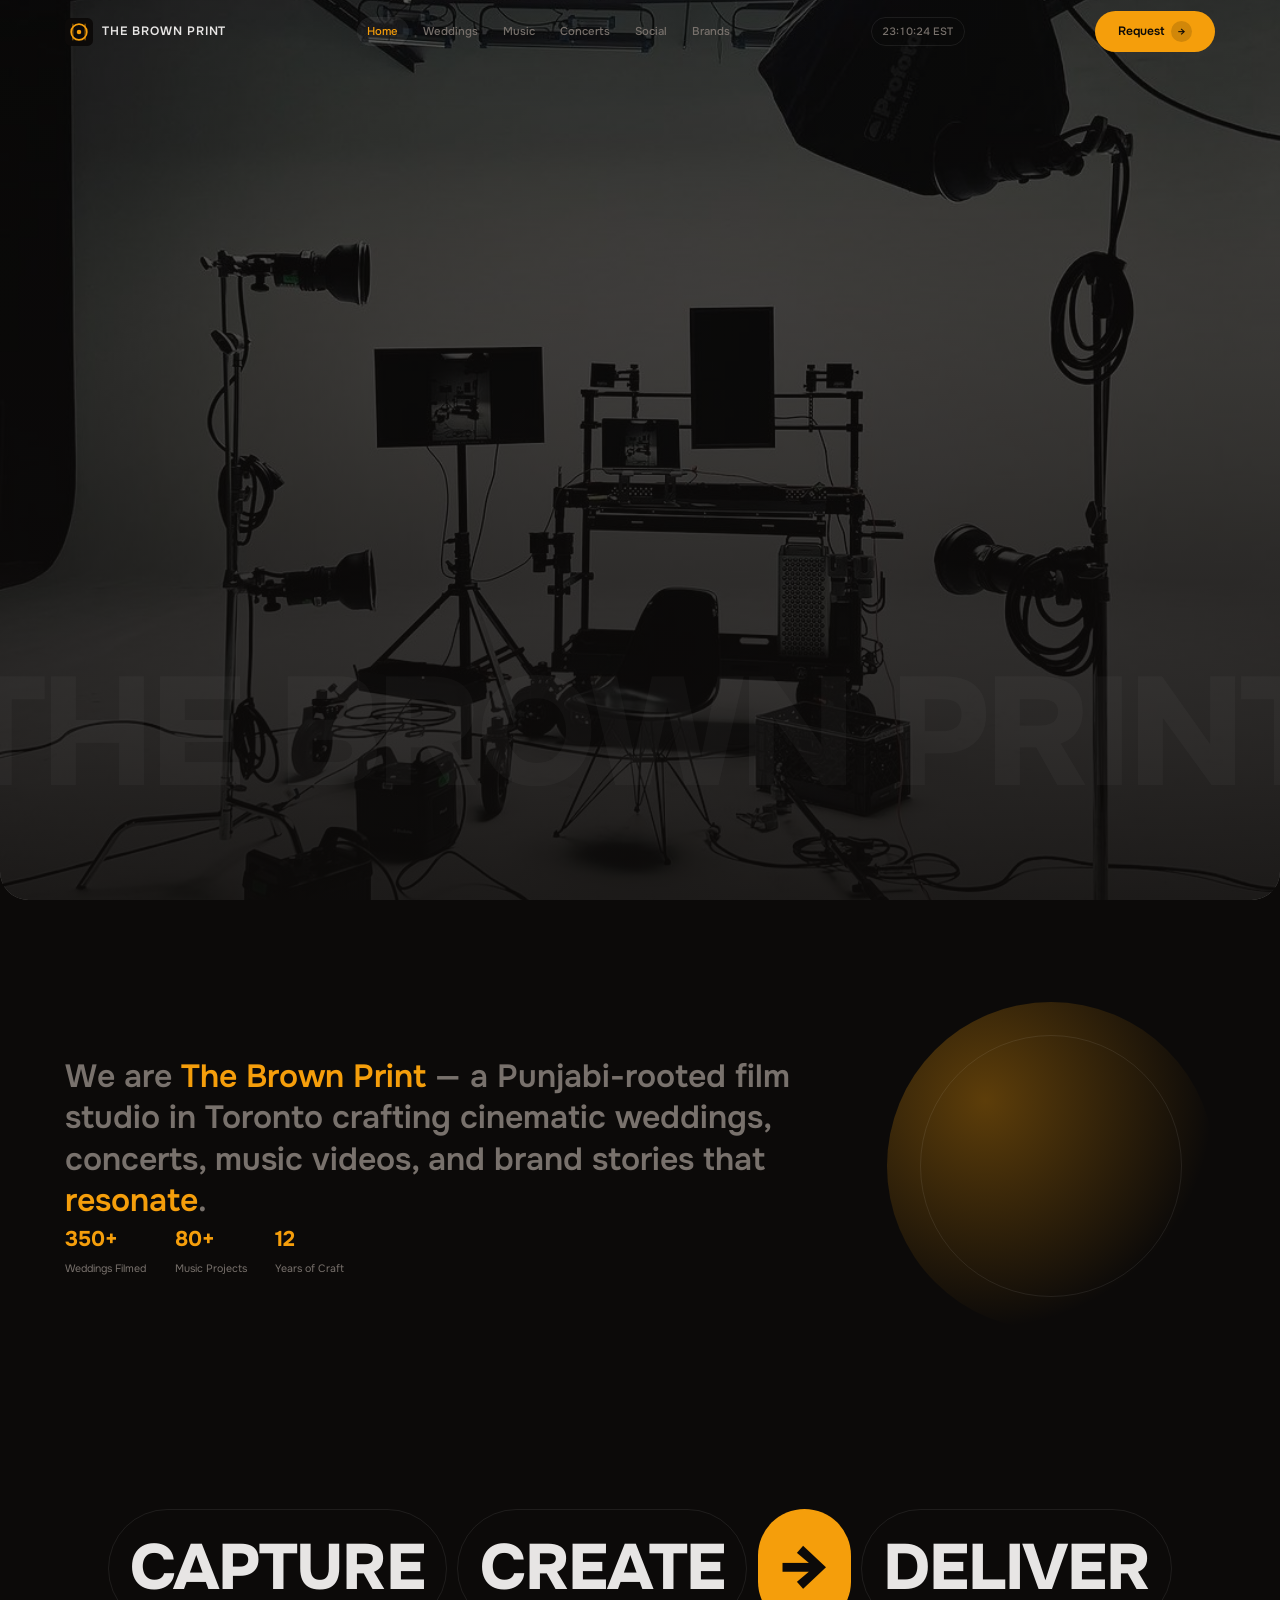
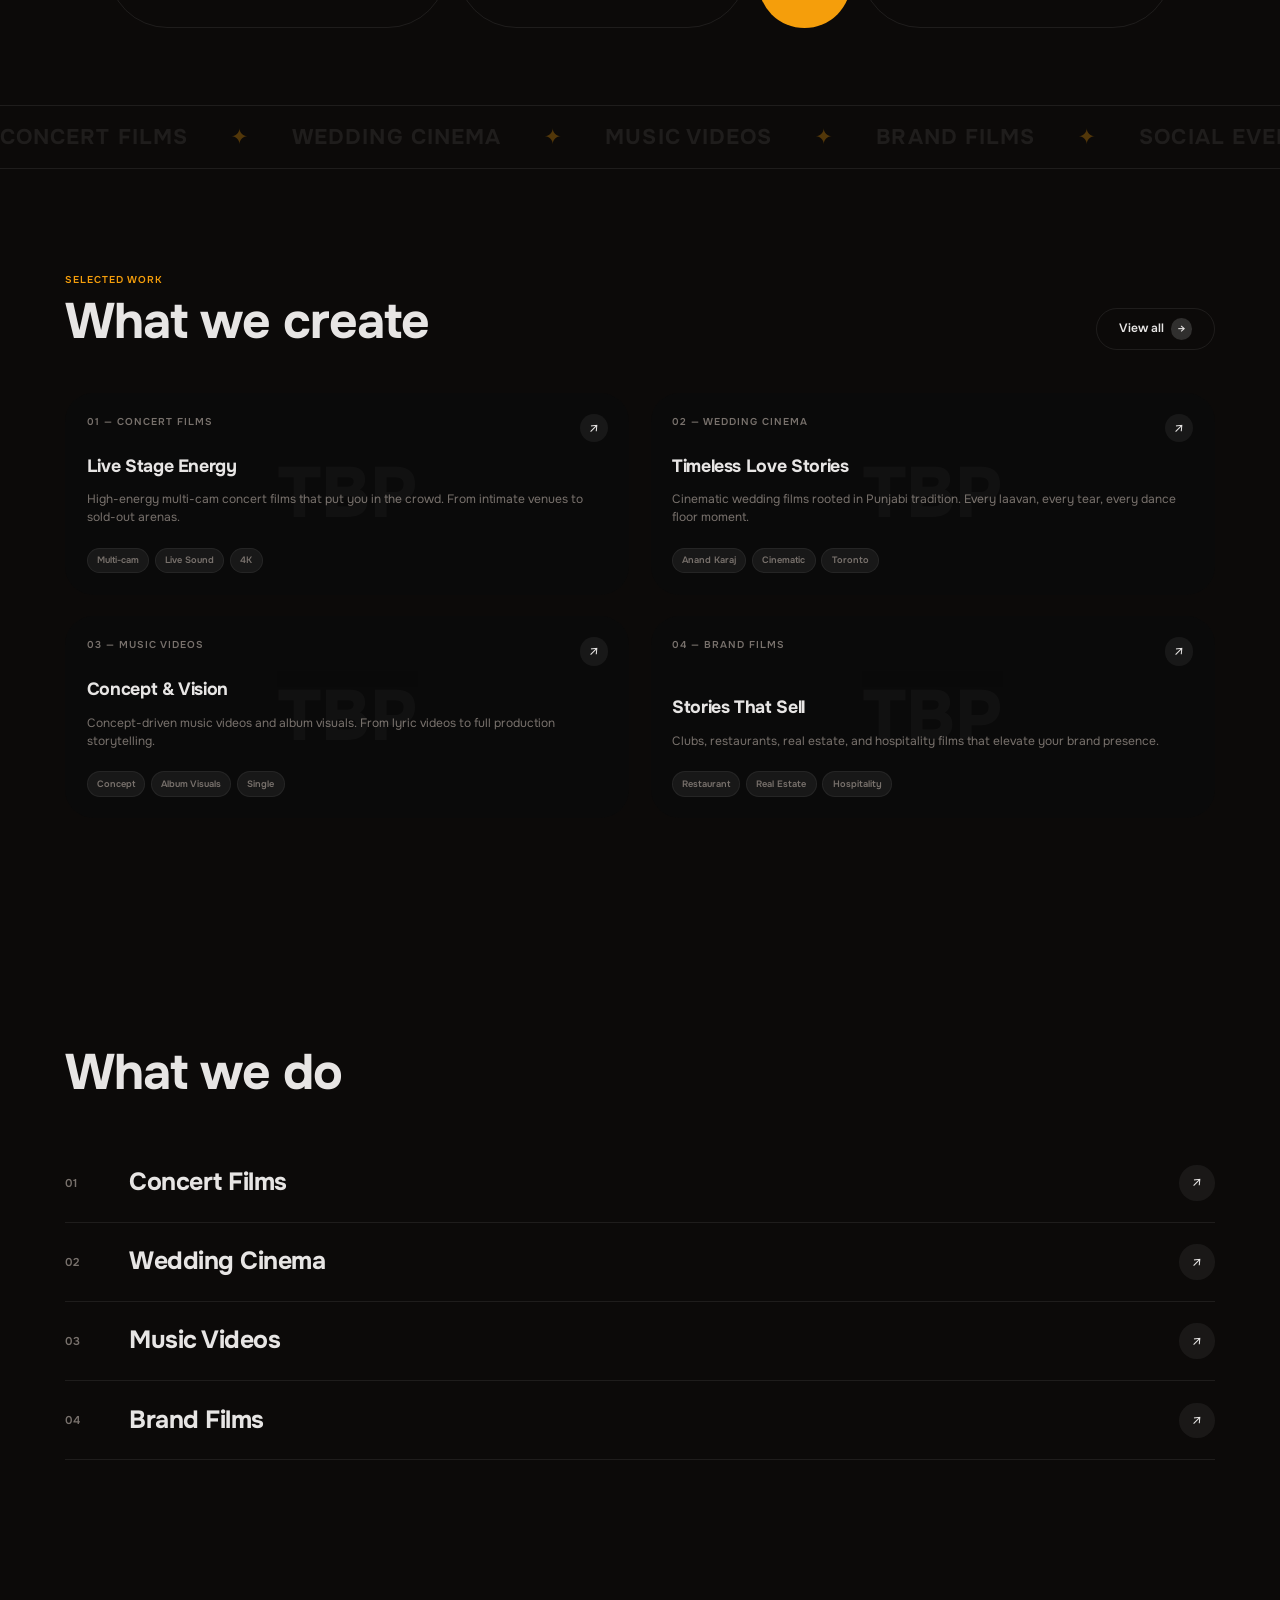
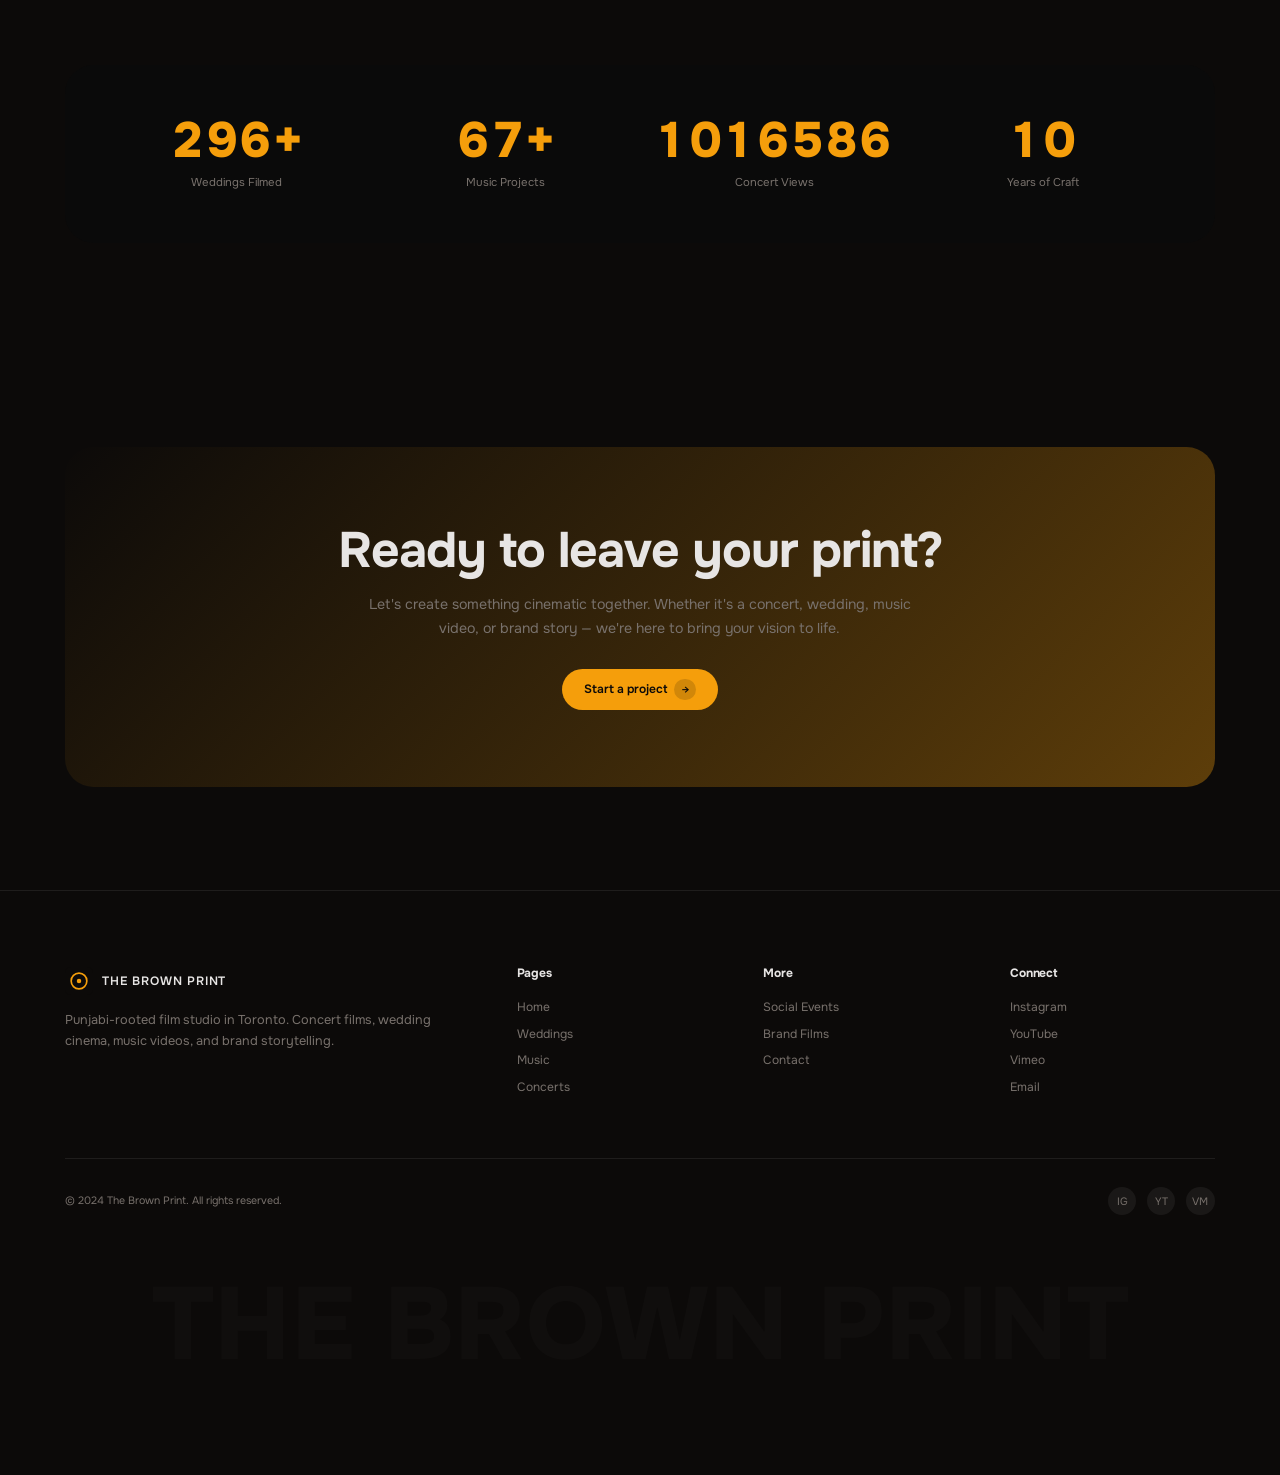
==== index.html @ 663236d8 "Add The Brown Print v2 portfolio site Complete redesign of The Brown Print portfolio website with:  " ====
<!DOCTYPE html>
<html lang="en" data-theme="home">

<head>
  <meta charset="UTF-8">
  <meta name="viewport" content="width=device-width, initial-scale=1.0">
  <title>The Brown Print — Concert Photography & Videography</title>
  <meta name="description"
    content="Punjabi-rooted film studio in Toronto. Concert films, wedding cinema, music videos, and brand storytelling.">

  <!-- Fonts -->
  <link rel="preconnect" href="https://fonts.googleapis.com">
  <link rel="preconnect" href="https://fonts.gstatic.com" crossorigin>
  <link href="https://fonts.googleapis.com/css2?family=Onest:wght@400;500;600;700;800&display=swap" rel="stylesheet">

  <!-- Styles -->
  <link rel="stylesheet" href="css/base.css">
  <link rel="stylesheet" href="css/components.css">
  <link rel="stylesheet" href="css/animations.css">
  <link rel="stylesheet" href="css/pages/home.css">

  <!-- Favicon -->
  <link rel="icon" type="image/svg+xml"
    href="data:image/svg+xml,<svg xmlns='http://www.w3.org/2000/svg' viewBox='0 0 100 100'><text y='.9em' font-size='90'>🎬</text></svg>">
</head>

<body>

  <!-- ========== PAGE LOADER ========== -->
  <!-- Built by loader.js -->

  <!-- ========== FILMSTRIP WIPE ========== -->
  <!-- Built by loader.js -->

  <!-- ========== HEADER ========== -->
  <header class="header">
    <div class="shell header__inner">
      <a href="index.html" class="header__logo">
        <svg width="28" height="28" viewBox="0 0 100 100" fill="none">
          <rect width="100" height="100" rx="20" fill="#0c0a09" />
          <circle cx="50" cy="50" r="28" stroke="#f59e0b" stroke-width="6" fill="none" />
          <circle cx="50" cy="50" r="8" fill="#f59e0b" />
          <rect x="25" y="20" width="6" height="60" rx="3" fill="#f59e0b" opacity="0.4" />
          <rect x="69" y="20" width="6" height="60" rx="3" fill="#f59e0b" opacity="0.4" />
        </svg>
        <span class="header__logo-text">The Brown Print</span>
      </a>

      <nav class="header__nav">
        <a href="index.html" class="header__link active">Home</a>
        <a href="wedding.html" class="header__link">Weddings</a>
        <a href="music.html" class="header__link">Music</a>
        <a href="concerts.html" class="header__link">Concerts</a>
        <a href="social.html" class="header__link">Social</a>
        <a href="brands.html" class="header__link">Brands</a>
      </nav>

      <div class="header__clock">00:00:00 EST</div>

      <div class="header__cta">
        <button class="btn btn--accent" data-modal-open>
          Request
          <span class="btn__arrow">→</span>
        </button>
      </div>

      <button class="header__menu-btn" aria-label="Menu">
        <span></span>
      </button>
    </div>
  </header>

  <!-- ========== MOBILE NAV OVERLAY ========== -->
  <div class="nav-overlay">
    <button class="nav-overlay__close" aria-label="Close menu">✕</button>
    <a href="index.html" class="nav-overlay__link active">Home</a>
    <a href="wedding.html" class="nav-overlay__link">Weddings</a>
    <a href="music.html" class="nav-overlay__link">Music</a>
    <a href="concerts.html" class="nav-overlay__link">Concerts</a>
    <a href="social.html" class="nav-overlay__link">Social</a>
    <a href="brands.html" class="nav-overlay__link">Brands</a>
  </div>

  <!-- ========== HERO ========== -->
  <section class="hero">
    <div class="hero__bg">
      <img src="media/home/home_hero.jpeg" alt="Photography & Videography Gears" loading="eager">
    </div>
    <canvas class="hero__canvas" id="heroCanvas"></canvas>
    <div class="hero__overlay"></div>
    <div class="hero__watermark">THE BROWN PRINT</div>

    <div class="shell hero__inner">
      <div class="hero__content">
        <div class="hero__eyebrow hero-entrance" data-delay="200">
          <span>●</span> Toronto · Canada
        </div>
        <h1 class="hero__h1 hero-entrance" data-delay="250">
          Every story<br>leaves a <span class="accent">print</span>
        </h1>
        <div class="hero__rating hero-entrance" data-delay="500">
          <div class="hero__rating-stars">★★★★★</div>
          <span>Trusted by 350+ families & artists</span>
        </div>
        <div class="hero__ctas hero-entrance" data-delay="600">
          <button class="btn btn--accent" data-modal-open>
            Start a project
            <span class="btn__arrow">→</span>
          </button>
          <a href="#portfolio" class="btn btn--outline">
            View work
          </a>
        </div>
      </div>

      <div class="hero__right hero-entrance" data-delay="400">
        <div class="hero__carousel">
          <div class="hero__carousel-header">
            <span class="hero__carousel-label">Concert Films</span>
            <div class="hero__carousel-dots"></div>
          </div>
          <h3 class="hero__carousel-title">Arena Live — Rogers Centre</h3>
          <p class="hero__carousel-sub">Multi-cam live concert film · 2024</p>
        </div>

        <div class="hero__partners">
          <svg width="24" height="24" viewBox="0 0 100 100" fill="none" opacity="0.4">
            <rect width="100" height="100" rx="20" fill="#f59e0b" />
            <text x="50" y="65" text-anchor="middle" fill="#0c0a09" font-size="40" font-weight="bold">T</text>
          </svg>
          <svg width="24" height="24" viewBox="0 0 100 100" fill="none" opacity="0.4">
            <rect width="100" height="100" rx="20" fill="#f59e0b" />
            <text x="50" y="65" text-anchor="middle" fill="#0c0a09" font-size="40" font-weight="bold">B</text>
          </svg>
          <svg width="24" height="24" viewBox="0 0 100 100" fill="none" opacity="0.4">
            <rect width="100" height="100" rx="20" fill="#f59e0b" />
            <text x="50" y="65" text-anchor="middle" fill="#0c0a09" font-size="40" font-weight="bold">P</text>
          </svg>
        </div>
      </div>
    </div>

    <div class="hero__status hero-entrance" data-delay="800">
      <span>Working since 2014</span>
      <span>Remote-first, worldwide</span>
      <span>Scroll to explore ↓</span>
    </div>
  </section>

  <!-- ========== ABOUT ========== -->
  <section class="about-section">
    <div class="shell about-section__inner">
      <div>
        <p class="about-section__statement reveal">
          We are <span class="accent">The Brown Print</span> — a Punjabi-rooted film studio in Toronto crafting
          cinematic weddings, concerts, music videos, and brand stories that <span class="accent">resonate</span>.
        </p>
        <div class="about-section__meta reveal" style="transition-delay: 200ms;">
          <div class="about-section__meta-item">
            <span class="about-section__meta-value">350+</span>
            <span class="about-section__meta-label">Weddings Filmed</span>
          </div>
          <div class="about-section__meta-item">
            <span class="about-section__meta-value">80+</span>
            <span class="about-section__meta-label">Music Projects</span>
          </div>
          <div class="about-section__meta-item">
            <span class="about-section__meta-value">12</span>
            <span class="about-section__meta-label">Years of Craft</span>
          </div>
        </div>
      </div>
      <div class="about-section__globe anim-float"></div>
    </div>
  </section>

  <!-- ========== CREATE BAND ========== -->
  <section class="create-band">
    <div class="shell">
      <div class="create-band__row reveal-stagger">
        <span class="create-band__pill">Capture</span>
        <span class="create-band__pill">Create</span>
        <span class="create-band__pill accent">→</span>
        <span class="create-band__pill">Deliver</span>
      </div>
    </div>
  </section>

  <!-- ========== MARQUEE ========== -->
  <div class="marquee">
    <div class="marquee__track">
      <span class="marquee__item">Concert Films</span>
      <span class="marquee__item marquee__sep">✦</span>
      <span class="marquee__item">Wedding Cinema</span>
      <span class="marquee__item marquee__sep">✦</span>
      <span class="marquee__item">Music Videos</span>
      <span class="marquee__item marquee__sep">✦</span>
      <span class="marquee__item">Brand Films</span>
      <span class="marquee__item marquee__sep">✦</span>
      <span class="marquee__item">Social Events</span>
      <span class="marquee__item marquee__sep">✦</span>
      <!-- Duplicate for seamless loop -->
      <span class="marquee__item">Concert Films</span>
      <span class="marquee__item marquee__sep">✦</span>
      <span class="marquee__item">Wedding Cinema</span>
      <span class="marquee__item marquee__sep">✦</span>
      <span class="marquee__item">Music Videos</span>
      <span class="marquee__item marquee__sep">✦</span>
      <span class="marquee__item">Brand Films</span>
      <span class="marquee__item marquee__sep">✦</span>
      <span class="marquee__item">Social Events</span>
      <span class="marquee__item marquee__sep">✦</span>
    </div>
  </div>

  <!-- ========== PORTFOLIO ========== -->
  <section class="portfolio-section" id="portfolio">
    <div class="shell">
      <div class="portfolio-section__header">
        <div>
          <p class="portfolio-section__label reveal">Selected work</p>
          <h2 class="portfolio-section__heading reveal" style="transition-delay: 100ms;">What we create</h2>
        </div>
        <a href="concerts.html" class="btn btn--outline reveal" style="transition-delay: 200ms;">
          View all
          <span class="btn__arrow">→</span>
        </a>
      </div>

      <div class="portfolio-grid reveal-stagger">
        <!-- Concert Films -->
        <div class="portfolio-card" onclick="window.location.href='concerts.html'">
          <div class="portfolio-card__badge">
            <span class="portfolio-card__category">01 — Concert Films</span>
            <div class="portfolio-card__arrow">↗</div>
          </div>
          <div class="portfolio-card__watermark">TBP</div>
          <h3 class="portfolio-card__title">Live Stage Energy</h3>
          <p class="portfolio-card__desc">High-energy multi-cam concert films that put you in the crowd. From intimate
            venues to sold-out arenas.</p>
          <div class="portfolio-card__tags">
            <span class="portfolio-card__tag">Multi-cam</span>
            <span class="portfolio-card__tag">Live Sound</span>
            <span class="portfolio-card__tag">4K</span>
          </div>
        </div>

        <!-- Wedding Cinema -->
        <div class="portfolio-card" onclick="window.location.href='wedding.html'">
          <div class="portfolio-card__badge">
            <span class="portfolio-card__category">02 — Wedding Cinema</span>
            <div class="portfolio-card__arrow">↗</div>
          </div>
          <div class="portfolio-card__watermark">TBP</div>
          <h3 class="portfolio-card__title">Timeless Love Stories</h3>
          <p class="portfolio-card__desc">Cinematic wedding films rooted in Punjabi tradition. Every laavan, every tear,
            every dance floor moment.</p>
          <div class="portfolio-card__tags">
            <span class="portfolio-card__tag">Anand Karaj</span>
            <span class="portfolio-card__tag">Cinematic</span>
            <span class="portfolio-card__tag">Toronto</span>
          </div>
        </div>

        <!-- Music Videos -->
        <div class="portfolio-card" onclick="window.location.href='music.html'">
          <div class="portfolio-card__badge">
            <span class="portfolio-card__category">03 — Music Videos</span>
            <div class="portfolio-card__arrow">↗</div>
          </div>
          <div class="portfolio-card__watermark">TBP</div>
          <h3 class="portfolio-card__title">Concept & Vision</h3>
          <p class="portfolio-card__desc">Concept-driven music videos and album visuals. From lyric videos to full
            production storytelling.</p>
          <div class="portfolio-card__tags">
            <span class="portfolio-card__tag">Concept</span>
            <span class="portfolio-card__tag">Album Visuals</span>
            <span class="portfolio-card__tag">Single</span>
          </div>
        </div>

        <!-- Brand Films -->
        <div class="portfolio-card" onclick="window.location.href='brands.html'">
          <div class="portfolio-card__badge">
            <span class="portfolio-card__category">04 — Brand Films</span>
            <div class="portfolio-card__arrow">↗</div>
          </div>
          <div class="portfolio-card__watermark">TBP</div>
          <h3 class="portfolio-card__title">Stories That Sell</h3>
          <p class="portfolio-card__desc">Clubs, restaurants, real estate, and hospitality films that elevate your brand
            presence.</p>
          <div class="portfolio-card__tags">
            <span class="portfolio-card__tag">Restaurant</span>
            <span class="portfolio-card__tag">Real Estate</span>
            <span class="portfolio-card__tag">Hospitality</span>
          </div>
        </div>
      </div>
    </div>
  </section>

  <!-- ========== SERVICES ========== -->
  <section class="services-section">
    <div class="shell">
      <div class="services-section__header">
        <p class="services-section__label reveal">Services</p>
        <h2 class="services-section__heading reveal" style="transition-delay: 100ms;">What we do</h2>
      </div>

      <div class="services-list reveal-stagger">
        <div class="service-row" onclick="window.location.href='concerts.html'">
          <span class="service-row__num">01</span>
          <h3 class="service-row__title">Concert Films</h3>
          <div class="service-row__arrow">↗</div>
        </div>
        <div class="service-row" onclick="window.location.href='wedding.html'">
          <span class="service-row__num">02</span>
          <h3 class="service-row__title">Wedding Cinema</h3>
          <div class="service-row__arrow">↗</div>
        </div>
        <div class="service-row" onclick="window.location.href='music.html'">
          <span class="service-row__num">03</span>
          <h3 class="service-row__title">Music Videos</h3>
          <div class="service-row__arrow">↗</div>
        </div>
        <div class="service-row" onclick="window.location.href='brands.html'">
          <span class="service-row__num">04</span>
          <h3 class="service-row__title">Brand Films</h3>
          <div class="service-row__arrow">↗</div>
        </div>
      </div>
    </div>
  </section>

  <!-- ========== STATS ========== -->
  <section class="stats-section">
    <div class="shell">
      <div class="stats-panel reveal">
        <div class="stats-grid">
          <div class="stat">
            <div class="stat__number" data-target="350" data-suffix="+">0</div>
            <div class="stat__label">Weddings Filmed</div>
          </div>
          <div class="stat">
            <div class="stat__number" data-target="80" data-suffix="+">0</div>
            <div class="stat__label">Music Projects</div>
          </div>
          <div class="stat">
            <div class="stat__number" data-target="1200000" data-suffix="">0</div>
            <div class="stat__label">Concert Views</div>
          </div>
          <div class="stat">
            <div class="stat__number" data-target="12" data-suffix="">0</div>
            <div class="stat__label">Years of Craft</div>
          </div>
        </div>
      </div>
    </div>
  </section>

  <!-- ========== CTA ========== -->
  <section class="cta-section">
    <div class="shell">
      <div class="cta-section__inner reveal">
        <h2 class="cta-section__heading">Ready to leave your print?</h2>
        <p class="cta-section__text">Let's create something cinematic together. Whether it's a concert, wedding, music
          video, or brand story — we're here to bring your vision to life.</p>
        <button class="btn btn--accent" data-modal-open>
          Start a project
          <span class="btn__arrow">→</span>
        </button>
      </div>
    </div>
  </section>

  <!-- ========== FOOTER ========== -->
  <footer class="footer">
    <div class="shell">
      <div class="footer__top">
        <div class="footer__brand">
          <a href="index.html" class="header__logo">
            <svg width="28" height="28" viewBox="0 0 100 100" fill="none">
              <rect width="100" height="100" rx="20" fill="#0c0a09" />
              <circle cx="50" cy="50" r="28" stroke="#f59e0b" stroke-width="6" fill="none" />
              <circle cx="50" cy="50" r="8" fill="#f59e0b" />
            </svg>
            <span class="header__logo-text">The Brown Print</span>
          </a>
          <p>Punjabi-rooted film studio in Toronto. Concert films, wedding cinema, music videos, and brand storytelling.
          </p>
        </div>
        <div class="footer__col">
          <h4>Pages</h4>
          <a href="index.html">Home</a>
          <a href="wedding.html">Weddings</a>
          <a href="music.html">Music</a>
          <a href="concerts.html">Concerts</a>
        </div>
        <div class="footer__col">
          <h4>More</h4>
          <a href="social.html">Social Events</a>
          <a href="brands.html">Brand Films</a>
          <a href="#" data-modal-open>Contact</a>
        </div>
        <div class="footer__col">
          <h4>Connect</h4>
          <a href="#">Instagram</a>
          <a href="#">YouTube</a>
          <a href="#">Vimeo</a>
          <a href="mailto:hello@thebrownprint.ca">Email</a>
        </div>
      </div>

      <div class="footer__bottom">
        <p>&copy; 2024 The Brown Print. All rights reserved.</p>
        <div class="footer__socials">
          <a href="#" aria-label="Instagram">IG</a>
          <a href="#" aria-label="YouTube">YT</a>
          <a href="#" aria-label="Vimeo">VM</a>
        </div>
      </div>
    </div>

    <div class="footer__watermark">THE BROWN PRINT</div>
  </footer>

  <!-- ========== REQUEST MODAL ========== -->
  <div class="modal-backdrop">
    <div class="modal-panel">
      <button class="modal-panel__close" aria-label="Close">✕</button>
      <h3>Start a project</h3>
      <p class="subtitle">Tell us about your vision and we'll get back to you within 24 hours.</p>

      <form>
        <div class="modal-field">
          <label for="modal-name">Name</label>
          <input type="text" id="modal-name" name="name" placeholder="Your name" required>
        </div>
        <div class="modal-field">
          <label for="modal-email">Email</label>
          <input type="email" id="modal-email" name="email" placeholder="you@email.com" required>
        </div>
        <div class="modal-field">
          <label for="modal-project">Project details</label>
          <textarea id="modal-project" name="project" placeholder="Tell us about your event, date, and vision..."
            rows="4"></textarea>
        </div>
        <button type="submit" class="btn btn--accent">
          Send inquiry
          <span class="btn__arrow">→</span>
        </button>
      </form>

      <div class="modal-success" style="display: none;">
        <h3>Message sent!</h3>
        <p>We'll get back to you within 24 hours. Thank you for reaching out.</p>
      </div>
    </div>
  </div>

  <!-- ========== SCRIPTS ========== -->
  <script type="importmap">
  {
    "imports": {
      "three": "https://cdn.jsdelivr.net/npm/three@0.168.0/build/three.module.js",
      "three/addons/": "https://cdn.jsdelivr.net/npm/three@0.168.0/examples/jsm/"
    }
  }
  </script>

  <!-- Lenis disabled: causes scroll lag -->
  <script src="content.js"></script>
  <script src="js/app.js"></script>
  <script src="js/loader.js"></script>
  <script src="js/nav.js"></script>
  <script src="js/reveals.js"></script>
  <script src="js/hero.js"></script>
  <script src="js/cards.js"></script>
  <script src="js/player.js"></script>
  <script src="js/modal.js"></script>
  <script src="js/pages/home.js"></script>

  <script>
    document.addEventListener('DOMContentLoaded', () => {
      // Init adaptive grid
      TBP.initAdaptiveGrid();

      // Init Lenis
      TBP.initLenis();

      // Init loader (sets ready flag)
      TBPLoader.init();
      TBPLoader.interceptLinks();

      // Init nav
      TBPNav.init();

      // Init reveals (gated on loader ready)
      TBPReveals.init();

      // Init hero liquid reveal
      const heroCanvas = document.getElementById('heroCanvas');
      const heroContainer = document.querySelector('.hero');
      if (heroCanvas && heroContainer) {
        const beforeImg = new Image();
        beforeImg.src = 'media/home/hero-before.jpg';
        const afterImg = new Image();
        afterImg.src = 'media/home/hero-after.jpg';
        TBPHero.init({
          container: heroContainer,
          canvas: heroCanvas,
          beforeImg: beforeImg,
          afterImg: afterImg,
        });
      }

      // Init cards
      TBPCards.init();

      // Init modal
      TBPModal.init();

      // Init home page
      TBPHome.init();
    });
  </script>
</body>

</html>
---- css/base.css ----
/* ============================================================
   THE BROWN PRINT v2 — base.css
   Reset, design tokens, adaptive rem grid, typography
   ============================================================ */

/* --- Reset --- */
*, *::before, *::after { box-sizing: border-box; margin: 0; padding: 0; }

html {
  -webkit-text-size-adjust: 100%;
  scroll-behavior: smooth;
  -webkit-font-smoothing: antialiased;
  -moz-osx-font-smoothing: grayscale;
}

body {
  font-family: var(--font);
  font-size: 1rem;
  line-height: 1.6;
  color: var(--fg);
  background: var(--bg);
  overflow-x: hidden;
  min-height: 100dvh;
}

img, video, canvas { display: block; max-width: 100%; }

a { color: inherit; text-decoration: none; }

button {
  font: inherit;
  color: inherit;
  background: none;
  border: none;
  cursor: pointer;
  -webkit-tap-highlight-color: transparent;
}

ul, ol { list-style: none; }

input, textarea { font: inherit; }

::-webkit-scrollbar { width: 8px; }
::-webkit-scrollbar-track { background: var(--bg); }
::-webkit-scrollbar-thumb { background: var(--surface-2); border-radius: 9999px; }

::selection { background: var(--accent); color: var(--ink); }

/* --- Design Tokens --- */
:root {
  /* Page surface */
  --bg: #0c0a09;
  --fg: #e7e5e4;
  --ink: #0c0a09;
  --muted: #78716c;
  --subtle: #a8a29e;
  --line: rgba(255,255,255,0.08);
  --surface: #1c1917;
  --surface-2: #292524;

  /* Accent */
  --accent: #f59e0b;
  --accent-from: #fbbf24;
  --accent-to: #d97706;
  --accent-glow: rgba(245,158,11,0.35);

  /* Radii */
  --radius-pill: 9999px;
  --radius-card: 2rem;
  --radius-card-sm: 1.25rem;
  --radius-control: 0.875rem;

  /* Layout */
  --shell: 88rem;
  --text-watermark: 11rem;

  /* Fonts */
  --font: 'Onest', system-ui, -apple-system, sans-serif;
}

/* --- Per-Theme Accent Overrides --- */
[data-theme="home"] {
  --accent: #f59e0b;
  --accent-from: #fbbf24;
  --accent-to: #d97706;
  --accent-glow: rgba(245,158,11,0.35);
}

[data-theme="wedding"] {
  --accent: #be123c;
  --accent-from: #fb7185;
  --accent-to: #9f1239;
  --accent-glow: rgba(190,18,60,0.25);
  --bg: #fff1f2;
  --fg: #44403c;
  --ink: #292524;
  --muted: #78716c;
  --subtle: #a8a29e;
  --line: rgba(0,0,0,0.06);
  --surface: #fff;
  --surface-2: #ffe4e6;
}

[data-theme="music"] {
  --accent: #8b5cf6;
  --accent-from: #a78bfa;
  --accent-to: #7c3aed;
  --accent-glow: rgba(139,92,246,0.35);
}

[data-theme="concerts"] {
  --accent: #f97316;
  --accent-from: #fb923c;
  --accent-to: #ea580c;
  --accent-glow: rgba(249,115,22,0.35);
}

[data-theme="social"] {
  --accent: #14b8a6;
  --accent-from: #2dd4bf;
  --accent-to: #0d9488;
  --accent-glow: rgba(20,184,166,0.25);
  --bg: #f0fdfa;
  --fg: #44403c;
  --ink: #292524;
  --muted: #78716c;
  --subtle: #a8a29e;
  --line: rgba(0,0,0,0.06);
  --surface: #fff;
  --surface-2: #ccfbf1;
}

[data-theme="brands"] {
  --accent: #c79a3f;
  --accent-from: #d4b25f;
  --accent-to: #a37e2c;
  --accent-glow: rgba(199,154,63,0.35);
}

/* --- Adaptive Rem Grid (Lumora-style) --- */
@media (min-width: 1441px) {
  html { font-size: clamp(16px, 0.83333vw, 20px); }
}
@media (max-width: 1440px) {
  html { font-size: clamp(14px, 1.11111vw, 16px); }
}
@media (max-width: 1024px) {
  html { font-size: clamp(13px, 1.5625vw, 16px); }
}
@media (max-width: 640px) {
  html { font-size: clamp(12px, 4.44444vw, 16px); }
}

/* Ultra-wide scale-up (applied via JS) */
html.scaled-up { font-size: calc(1px * var(--scale, 1)); }

/* --- Shell --- */
.shell {
  width: min(100%, var(--shell));
  margin-inline: auto;
  padding-inline: clamp(1rem, 4vw, 4rem);
}

/* --- Typography --- */
h1, h2, h3, h4, h5, h6 {
  font-weight: 600;
  line-height: 1.1;
  letter-spacing: -0.02em;
}

h1 { font-size: clamp(2.5rem, 5vw + 1rem, 6rem); }
h2 { font-size: clamp(2rem, 3vw + 0.5rem, 4rem); }
h3 { font-size: clamp(1.25rem, 1.5vw + 0.5rem, 2rem); }

p {
  line-height: 1.65;
  color: var(--muted);
}

/* --- Watermark Text --- */
.watermark {
  font-size: var(--text-watermark);
  font-weight: 800;
  line-height: 0.85;
  color: rgba(255,255,255,0.04);
  text-transform: uppercase;
  pointer-events: none;
  user-select: none;
  letter-spacing: -0.04em;
}

[data-theme="wedding"] .watermark,
[data-theme="social"] .watermark {
  color: rgba(0,0,0,0.04);
}

/* --- Utility Classes --- */
.sr-only {
  position: absolute;
  width: 1px;
  height: 1px;
  padding: 0;
  margin: -1px;
  overflow: hidden;
  clip: rect(0,0,0,0);
  border: 0;
}

.no-scroll { overflow: hidden !important; }

/* --- Reduced Motion --- */
@media (prefers-reduced-motion: reduce) {
  *, *::before, *::after {
    animation-duration: 0.01ms !important;
    animation-iteration-count: 1 !important;
    transition-duration: 0.01ms !important;
    scroll-behavior: auto !important;
  }
}
---- css/components.css ----
/* ============================================================
   THE BROWN PRINT v2 — components.css
   Glassmorphism, header, footer, buttons, cards, modal, loader
   ============================================================ */

/* ---------- GLASS ---------- */
.glass {
  background: rgba(var(--ink-rgb, 12,10,9), 0.42);
  border: 1px solid rgba(255,255,255, 0.08);
  border-radius: 20px;
  backdrop-filter: blur(20px) saturate(180%);
  -webkit-backdrop-filter: blur(20px) saturate(180%);
  box-shadow: 0 24px 60px rgba(0,0,0,0.5), inset 0 1px 0 rgba(255,255,255,0.12);
}

@supports not (backdrop-filter: blur(1px)) {
  .glass {
    background: rgba(var(--ink-rgb, 12,10,9), 0.92);
  }
}

[data-theme="wedding"] .glass,
[data-theme="social"] .glass {
  background: rgba(255,255,255, 0.6);
  border-color: var(--line);
  box-shadow: 0 24px 60px rgba(0,0,0,0.08), inset 0 1px 0 rgba(255,255,255,0.8);
}

/* ---------- PAGE LOADER ---------- */
.page-loader {
  position: fixed;
  inset: 0;
  z-index: 9999;
  display: flex;
  align-items: center;
  justify-content: center;
  background: var(--bg);
  transition: transform 0.6s cubic-bezier(0.22, 1, 0.36, 1);
}

.page-loader.done {
  transform: translateY(-100%);
  pointer-events: none;
}

.page-loader__counter {
  font-size: clamp(3rem, 8vw, 8rem);
  font-weight: 700;
  color: var(--fg);
  letter-spacing: -0.04em;
  font-variant-numeric: tabular-nums;
}

/* Filmstrip wipe panels */
.filmstrip-wipe {
  position: fixed;
  inset: 0;
  z-index: 9998;
  display: flex;
  pointer-events: none;
}

.filmstrip-wipe__panel {
  flex: 1;
  background: var(--ink);
  transform: scaleY(0);
  transform-origin: bottom;
}

.filmstrip-wipe.active .filmstrip-wipe__panel {
  animation: panelWipe 0.6s cubic-bezier(0.22, 1, 0.36, 1) forwards;
}

.filmstrip-wipe.active .filmstrip-wipe__panel:nth-child(1) { animation-delay: 0s; }
.filmstrip-wipe.active .filmstrip-wipe__panel:nth-child(2) { animation-delay: 0.06s; }
.filmstrip-wipe.active .filmstrip-wipe__panel:nth-child(3) { animation-delay: 0.12s; }
.filmstrip-wipe.active .filmstrip-wipe__panel:nth-child(4) { animation-delay: 0.18s; }
.filmstrip-wipe.active .filmstrip-wipe__panel:nth-child(5) { animation-delay: 0.24s; }

@keyframes panelWipe {
  0% { transform: scaleY(0); transform-origin: bottom; }
  50% { transform: scaleY(1); transform-origin: bottom; }
  50.001% { transform-origin: top; }
  100% { transform: scaleY(0); transform-origin: top; }
}

/* ---------- HEADER / NAV ---------- */
.header {
  position: fixed;
  top: 0;
  left: 0;
  right: 0;
  z-index: 100;
  padding: 0.75rem 0;
  transition: background 0.3s, border-color 0.3s, backdrop-filter 0.3s, -webkit-backdrop-filter 0.3s;
}

.header.scrolled {
  background: rgba(var(--ink-rgb, 12,10,9), 0.85);
  border-bottom: 1px solid var(--line);
  backdrop-filter: blur(20px) saturate(180%);
  -webkit-backdrop-filter: blur(20px) saturate(180%);
}

[data-theme="wedding"].header.scrolled,
[data-theme="social"].header.scrolled {
  background: rgba(255,255,255, 0.85);
}

.header__inner {
  display: flex;
  align-items: center;
  justify-content: space-between;
  gap: 1rem;
}

.header__logo {
  display: flex;
  align-items: center;
  gap: 0.6rem;
  transition: transform 0.3s cubic-bezier(0.2, 0.8, 0.2, 1);
}

.header__logo:hover { transform: scale(1.04); }

.header__logo svg { flex-shrink: 0; }

.header__logo-text {
  font-size: 0.85rem;
  font-weight: 600;
  letter-spacing: 0.08em;
  text-transform: uppercase;
}

.header__nav {
  display: flex;
  align-items: center;
  gap: 0.25rem;
}

.header__link {
  font-size: 0.8rem;
  font-weight: 500;
  color: var(--muted);
  padding: 0.4rem 0.75rem;
  border-radius: var(--radius-pill);
  transition: color 0.3s, background 0.3s, transform 0.3s cubic-bezier(0.2, 0.8, 0.2, 1);
}

.header__link:hover,
.header__link.active {
  color: var(--accent);
  background: rgba(255,255,255,0.06);
}

[data-theme="wedding"] .header__link:hover,
[data-theme="wedding"] .header__link.active,
[data-theme="social"] .header__link:hover,
[data-theme="social"] .header__link.active {
  color: var(--accent);
  background: rgba(0,0,0,0.04);
}

.header__clock {
  font-size: 0.75rem;
  font-weight: 500;
  color: var(--muted);
  padding: 0.35rem 0.75rem;
  border: 1px solid var(--line);
  border-radius: var(--radius-pill);
  font-variant-numeric: tabular-nums;
  white-space: nowrap;
}

.header__cta {
  display: inline-flex;
  align-items: center;
  gap: 0.5rem;
}

.header__menu-btn {
  display: none;
  width: 2.5rem;
  height: 2.5rem;
  align-items: center;
  justify-content: center;
  border-radius: 50%;
  border: 1px solid var(--line);
  transition: background 0.2s;
}

.header__menu-btn:hover { background: rgba(255,255,255,0.06); }

.header__menu-btn span {
  display: block;
  width: 18px;
  height: 2px;
  background: var(--fg);
  position: relative;
}

.header__menu-btn span::before,
.header__menu-btn span::after {
  content: '';
  position: absolute;
  left: 0;
  width: 100%;
  height: 2px;
  background: var(--fg);
  transition: transform 0.3s;
}

.header__menu-btn span::before { top: -6px; }
.header__menu-btn span::after { top: 6px; }

.header__menu-btn.open span { background: transparent; }
.header__menu-btn.open span::before { top: 0; transform: rotate(45deg); }
.header__menu-btn.open span::after { top: 0; transform: rotate(-45deg); }

@media (max-width: 768px) {
  .header__nav { display: none; }
  .header__clock { display: none; }
  .header__menu-btn { display: flex; }
}

/* ---------- MOBILE NAV OVERLAY ---------- */
.nav-overlay {
  position: fixed;
  inset: 0;
  z-index: 99;
  background: rgba(var(--ink-rgb, 12,10,9), 0.96);
  backdrop-filter: blur(30px);
  -webkit-backdrop-filter: blur(30px);
  display: flex;
  flex-direction: column;
  justify-content: center;
  align-items: center;
  gap: 0.5rem;
  opacity: 0;
  visibility: hidden;
  transition: opacity 0.4s, visibility 0.4s;
}

.nav-overlay.open { opacity: 1; visibility: visible; }

.nav-overlay__link {
  font-size: clamp(2rem, 6vw, 4rem);
  font-weight: 700;
  color: var(--fg);
  padding: 0.3rem 1rem;
  opacity: 0;
  transform: translateY(20px);
  transition: opacity 0.4s, transform 0.4s, color 0.3s;
}

.nav-overlay.open .nav-overlay__link {
  opacity: 1;
  transform: translateY(0);
}

.nav-overlay.open .nav-overlay__link:nth-child(1) { transition-delay: 0.1s; }
.nav-overlay.open .nav-overlay__link:nth-child(2) { transition-delay: 0.15s; }
.nav-overlay.open .nav-overlay__link:nth-child(3) { transition-delay: 0.2s; }
.nav-overlay.open .nav-overlay__link:nth-child(4) { transition-delay: 0.25s; }
.nav-overlay.open .nav-overlay__link:nth-child(5) { transition-delay: 0.3s; }
.nav-overlay.open .nav-overlay__link:nth-child(6) { transition-delay: 0.35s; }

.nav-overlay__link:hover { color: var(--accent); }

.nav-overlay__link.active { color: var(--accent); }

.nav-overlay__close {
  position: absolute;
  top: 1.5rem;
  right: 1.5rem;
  width: 3rem;
  height: 3rem;
  display: flex;
  align-items: center;
  justify-content: center;
  border-radius: 50%;
  border: 1px solid rgba(255,255,255,0.15);
  color: var(--fg);
  font-size: 1.5rem;
  transition: background 0.2s;
}

.nav-overlay__close:hover { background: rgba(255,255,255,0.08); }

/* ---------- PILL BUTTONS ---------- */
.btn {
  display: inline-flex;
  align-items: center;
  gap: 0.5rem;
  font-size: 0.85rem;
  font-weight: 600;
  padding: 0.65rem 1.5rem;
  border-radius: var(--radius-pill);
  transition: transform 0.3s cubic-bezier(0.2, 0.8, 0.2, 1), background 0.3s, color 0.3s;
  white-space: nowrap;
  cursor: pointer;
  position: relative;
  overflow: hidden;
}

.btn:hover { transform: scale(1.04); }
.btn:active { transform: scale(0.97); }

.btn--dark {
  background: #0a0a0a;
  color: #f5f5f5;
  border: 1px solid rgba(255,255,255,0.1);
}

[data-theme="wedding"] .btn--dark,
[data-theme="social"] .btn--dark {
  background: #1c1917;
  color: #fff;
}

.btn--light {
  background: #f1f0ee;
  color: #0a0a0a;
  border: 1px solid rgba(0,0,0,0.08);
}

.btn--outline {
  background: transparent;
  color: var(--fg);
  border: 1px solid var(--line);
}

[data-theme="wedding"] .btn--outline,
[data-theme="social"] .btn--outline {
  border-color: rgba(0,0,0,0.15);
}

.btn--accent {
  background: var(--accent);
  color: var(--ink);
  border: 1px solid transparent;
}

.btn--accent:hover { background: var(--accent-from); }

.btn__arrow {
  display: inline-flex;
  align-items: center;
  justify-content: center;
  width: 1.5rem;
  height: 1.5rem;
  border-radius: 50%;
  background: rgba(255,255,255,0.15);
  font-size: 0.7rem;
  transition: transform 0.3s cubic-bezier(0.2, 0.8, 0.2, 1);
}

.btn:hover .btn__arrow { transform: translate(2px, -2px); }

.btn--accent .btn__arrow {
  background: rgba(0,0,0,0.15);
}

.btn--light .btn__arrow {
  background: rgba(0,0,0,0.08);
}

/* ---------- CSS3D FLIP CARD ---------- */
.flip-card {
  perspective: 1200px;
  cursor: pointer;
}

.flip-card__inner {
  position: relative;
  width: 100%;
  height: 100%;
  transition: transform 0.6s cubic-bezier(0.2, 0.8, 0.2, 1);
  transform-style: preserve-3d;
}

.flip-card:hover .flip-card__inner,
.flip-card.flipped .flip-card__inner {
  transform: rotateY(180deg);
}

.flip-card__front,
.flip-card__back {
  position: absolute;
  inset: 0;
  border-radius: var(--radius-card);
  backface-visibility: hidden;
  -webkit-backface-visibility: hidden;
  overflow: hidden;
}

.flip-card__back {
  transform: rotateY(180deg);
}

/* ---------- PORTFOLIO CARDS (dark) ---------- */
.portfolio-card {
  position: relative;
  background: #0a0a0a;
  border-radius: var(--radius-card);
  padding: 1.5rem;
  display: flex;
  flex-direction: column;
  gap: 1rem;
  overflow: hidden;
  transition: transform 0.35s cubic-bezier(0.2, 0.8, 0.2, 1), box-shadow 0.35s;
}

.portfolio-card:hover {
  transform: translateY(-4px);
  box-shadow: 0 20px 50px rgba(0,0,0,0.4);
}

.portfolio-card__badge {
  display: flex;
  justify-content: space-between;
  align-items: flex-start;
}

.portfolio-card__category {
  font-size: 0.7rem;
  font-weight: 600;
  text-transform: uppercase;
  letter-spacing: 0.1em;
  color: var(--muted);
}

.portfolio-card__arrow {
  width: 2rem;
  height: 2rem;
  display: flex;
  align-items: center;
  justify-content: center;
  border-radius: 50%;
  background: rgba(255,255,255,0.06);
  color: var(--fg);
  transition: transform 0.3s cubic-bezier(0.2, 0.8, 0.2, 1), background 0.3s;
}

.portfolio-card:hover .portfolio-card__arrow {
  transform: translate(3px, -3px);
  background: var(--accent);
  color: var(--ink);
}

.portfolio-card__watermark {
  position: absolute;
  top: 50%;
  left: 50%;
  transform: translate(-50%, -50%);
  opacity: 0.03;
  font-size: 5rem;
  font-weight: 800;
  color: var(--fg);
  pointer-events: none;
}

.portfolio-card__title {
  font-size: 1.25rem;
  font-weight: 700;
  margin-top: auto;
}

.portfolio-card__desc {
  font-size: 0.85rem;
  color: var(--muted);
  line-height: 1.5;
}

.portfolio-card__tags {
  display: flex;
  flex-wrap: wrap;
  gap: 0.4rem;
  margin-top: 0.5rem;
}

.portfolio-card__tag {
  font-size: 0.65rem;
  font-weight: 600;
  padding: 0.3rem 0.65rem;
  border-radius: var(--radius-pill);
  background: rgba(255,255,255,0.06);
  color: var(--muted);
  border: 1px solid rgba(255,255,255,0.06);
}

/* ---------- SERVICES LIST ---------- */
.services-list {
  display: flex;
  flex-direction: column;
}

.service-row {
  display: grid;
  grid-template-columns: 3rem 1fr auto;
  align-items: center;
  gap: 1.5rem;
  padding: 1.5rem 0;
  border-bottom: 1px solid var(--line);
  cursor: pointer;
  transition: background 0.35s;
  position: relative;
}

.service-row::before {
  content: '';
  position: absolute;
  inset: 0;
  border-radius: 1rem;
  background: var(--accent-glow);
  opacity: 0;
  transition: opacity 0.35s;
}

.service-row:hover::before { opacity: 1; }

.service-row__num {
  position: relative;
  font-size: 0.8rem;
  font-weight: 600;
  color: var(--muted);
  z-index: 1;
}

.service-row__title {
  position: relative;
  font-size: clamp(1.25rem, 2vw, 1.75rem);
  font-weight: 700;
  z-index: 1;
  transition: color 0.3s;
}

.service-row:hover .service-row__title { color: var(--ink); }

.service-row__arrow {
  position: relative;
  z-index: 1;
  width: 2.5rem;
  height: 2.5rem;
  display: flex;
  align-items: center;
  justify-content: center;
  border-radius: 50%;
  background: rgba(255,255,255,0.06);
  transition: transform 0.3s cubic-bezier(0.2, 0.8, 0.2, 1), background 0.3s;
}

.service-row:hover .service-row__arrow {
  transform: translate(3px, -3px);
  background: var(--ink);
  color: var(--accent);
}

@media (max-width: 640px) {
  .service-row {
    grid-template-columns: 2rem 1fr auto;
    gap: 1rem;
  }
}

/* ---------- STATS PANEL ---------- */
.stats-panel {
  background: #0a0a0a;
  border-radius: var(--radius-card);
  padding: clamp(2rem, 4vw, 4rem);
}

.stats-grid {
  display: grid;
  grid-template-columns: repeat(4, 1fr);
  gap: 2rem;
}

.stat {
  text-align: center;
}

.stat__number {
  font-size: clamp(2rem, 4vw, 3.5rem);
  font-weight: 800;
  color: var(--accent);
  line-height: 1;
  font-variant-numeric: tabular-nums;
}

.stat__label {
  font-size: 0.8rem;
  color: var(--muted);
  margin-top: 0.5rem;
}

@media (max-width: 768px) {
  .stats-grid { grid-template-columns: repeat(2, 1fr); }
}

@media (max-width: 400px) {
  .stats-grid { grid-template-columns: 1fr; }
}

/* ---------- FOOTER ---------- */
.footer {
  border-top: 1px solid var(--line);
  padding: clamp(3rem, 6vw, 6rem) 0 clamp(1.5rem, 3vw, 3rem);
}

[data-theme="wedding"] .footer {
  border-color: #fecdd3;
}

[data-theme="social"] .footer {
  border-color: rgba(45,212,191,0.4);
}

.footer__top {
  display: grid;
  grid-template-columns: 2fr 1fr 1fr 1fr;
  gap: 3rem;
  margin-bottom: 4rem;
}

.footer__brand p {
  font-size: 0.9rem;
  color: var(--muted);
  margin-top: 1rem;
  max-width: 28rem;
}

.footer__col h4 {
  font-size: 0.85rem;
  font-weight: 700;
  margin-bottom: 1rem;
  color: var(--fg);
}

.footer__col a {
  display: block;
  font-size: 0.85rem;
  color: var(--muted);
  padding: 0.25rem 0;
  transition: color 0.2s;
}

.footer__col a:hover { color: var(--accent); }

.footer__bottom {
  display: flex;
  justify-content: space-between;
  align-items: center;
  padding-top: 2rem;
  border-top: 1px solid var(--line);
  gap: 1rem;
  flex-wrap: wrap;
}

.footer__bottom p {
  font-size: 0.75rem;
}

.footer__socials {
  display: flex;
  gap: 0.75rem;
}

.footer__socials a {
  width: 2rem;
  height: 2rem;
  display: flex;
  align-items: center;
  justify-content: center;
  border-radius: 50%;
  background: rgba(255,255,255,0.06);
  color: var(--muted);
  font-size: 0.75rem;
  transition: background 0.2s, color 0.2s;
}

.footer__socials a:hover {
  background: var(--accent);
  color: var(--ink);
}

@media (max-width: 768px) {
  .footer__top { grid-template-columns: 1fr 1fr; }
}

@media (max-width: 480px) {
  .footer__top { grid-template-columns: 1fr; }
}

/* ---------- MODAL (REQUEST FORM) ---------- */
.modal-backdrop {
  position: fixed;
  inset: 0;
  z-index: 200;
  background: rgba(0,0,0,0.6);
  backdrop-filter: blur(8px);
  -webkit-backdrop-filter: blur(8px);
  display: flex;
  align-items: center;
  justify-content: center;
  opacity: 0;
  visibility: hidden;
  transition: opacity 0.35s, visibility 0.35s;
}

.modal-backdrop.open { opacity: 1; visibility: visible; }

.modal-panel {
  width: min(90vw, 40rem);
  max-height: 90vh;
  overflow-y: auto;
  background: var(--surface);
  border: 1px solid var(--line);
  border-radius: var(--radius-card);
  padding: 2.5rem;
  transform: translateY(20px) scale(0.97);
  transition: transform 0.4s cubic-bezier(0.2, 0.8, 0.2, 1);
  position: relative;
}

.modal-backdrop.open .modal-panel {
  transform: translateY(0) scale(1);
}

.modal-panel__close {
  position: absolute;
  top: 1rem;
  right: 1rem;
  width: 2.5rem;
  height: 2.5rem;
  display: flex;
  align-items: center;
  justify-content: center;
  border-radius: 50%;
  background: rgba(255,255,255,0.06);
  color: var(--fg);
  font-size: 1.2rem;
  transition: background 0.2s;
}

.modal-panel__close:hover { background: rgba(255,255,255,0.12); }

.modal-panel h3 {
  font-size: 1.5rem;
  margin-bottom: 0.5rem;
}

.modal-panel .subtitle {
  font-size: 0.85rem;
  color: var(--muted);
  margin-bottom: 2rem;
}

.modal-field {
  margin-bottom: 1.25rem;
}

.modal-field label {
  display: block;
  font-size: 0.75rem;
  font-weight: 600;
  color: var(--subtle);
  margin-bottom: 0.4rem;
  text-transform: uppercase;
  letter-spacing: 0.06em;
}

.modal-field input,
.modal-field textarea {
  width: 100%;
  padding: 0.75rem 1rem;
  background: rgba(255,255,255,0.04);
  border: 1px solid var(--line);
  border-radius: var(--radius-control);
  color: var(--fg);
  transition: border-color 0.2s;
}

.modal-field input:focus,
.modal-field textarea:focus {
  outline: none;
  border-color: var(--accent);
}

.modal-field textarea { resize: vertical; min-height: 5rem; }

.modal-panel .btn { width: 100%; justify-content: center; margin-top: 0.5rem; }

.modal-success {
  text-align: center;
  padding: 2rem 0;
}

.modal-success h3 {
  margin-bottom: 0.5rem;
}

.modal-success p {
  font-size: 0.9rem;
  color: var(--muted);
}

/* ---------- MARQUEE / TICKER ---------- */
.marquee {
  overflow: hidden;
  white-space: nowrap;
  border-top: 1px solid var(--line);
  border-bottom: 1px solid var(--line);
  padding: 1rem 0;
}

.marquee__track {
  display: inline-flex;
  gap: 3rem;
  animation: marqueeScroll 30s linear infinite;
}

.marquee__item {
  font-size: clamp(1rem, 2vw, 1.5rem);
  font-weight: 700;
  color: rgba(255,255,255,0.08);
  text-transform: uppercase;
  letter-spacing: 0.05em;
  flex-shrink: 0;
}

[data-theme="wedding"] .marquee__item,
[data-theme="social"] .marquee__item {
  color: rgba(0,0,0,0.08);
}

.marquee__sep {
  color: var(--accent);
  opacity: 0.3;
}

@keyframes marqueeScroll {
  0% { transform: translateX(0); }
  100% { transform: translateX(-50%); }
}

/* ---------- WORK GRID ---------- */
.work-grid {
  display: grid;
  grid-template-columns: repeat(3, 1fr);
  gap: 1rem;
}

@media (max-width: 768px) {
  .work-grid { grid-template-columns: repeat(2, 1fr); gap: 0.75rem; }
}

@media (max-width: 480px) {
  .work-grid { grid-template-columns: repeat(2, 1fr); gap: 0.5rem; }
}

/* ---------- WORK CARD (video grid items) ---------- */
.work-card {
  position: relative;
  border-radius: var(--radius-card-sm);
  overflow: hidden;
  cursor: pointer;
  aspect-ratio: 3/2;
  border: 1px solid var(--line);
  transition: transform 0.35s cubic-bezier(0.2, 0.8, 0.2, 1), border-color 0.3s;
}

.work-card:hover { transform: translateY(-4px); }

.work-card.tall { aspect-ratio: 3/4; }

.work-card img {
  width: 100%;
  height: 100%;
  object-fit: cover;
  transition: opacity 0.4s;
}

.work-card img:not(.loaded) { opacity: 0; }

.work-card__shade {
  position: absolute;
  inset: 0;
  background: linear-gradient(to top, rgba(0,0,0,0.7) 0%, transparent 50%);
  z-index: 1;
}

.work-card__info {
  position: absolute;
  bottom: 0;
  left: 0;
  right: 0;
  padding: 1.25rem;
  z-index: 2;
}

.work-card__title {
  font-size: 0.95rem;
  font-weight: 700;
  color: #fff;
}

.work-card__sub {
  font-size: 0.75rem;
  color: rgba(255,255,255,0.6);
  margin-top: 0.2rem;
}

.work-card__play {
  position: absolute;
  top: 50%;
  left: 50%;
  transform: translate(-50%, -50%);
  z-index: 3;
  width: 3rem;
  height: 3rem;
  border-radius: 50%;
  background: var(--accent);
  color: var(--ink);
  display: flex;
  align-items: center;
  justify-content: center;
  opacity: 0;
  transition: opacity 0.3s, transform 0.3s cubic-bezier(0.2, 0.8, 0.2, 1);
}

.work-card:hover .work-card__play {
  opacity: 1;
  transform: translate(-50%, -50%) scale(1.1);
}

.work-card-video {
  position: absolute;
  inset: 0;
  width: 100%;
  height: 100%;
  object-fit: cover;
  z-index: 2;
  opacity: 0;
  transition: opacity 0.4s;
  pointer-events: none;
}

/* ---------- VIDEO PLAYER (from v1) ---------- */
.vp-overlay {
  position: fixed;
  inset: 0;
  z-index: 300;
  background: rgba(0,0,0,0.92);
  display: flex;
  align-items: center;
  justify-content: center;
  opacity: 0;
  visibility: hidden;
  transition: opacity 0.35s, visibility 0.35s;
}

.vp-overlay.open { opacity: 1; visibility: visible; }

.vp-shell {
  width: min(90vw, 80rem);
  position: relative;
}

.vp-close {
  position: absolute;
  top: -3rem;
  right: 0;
  color: #fff;
  opacity: 0.6;
  transition: opacity 0.2s;
}

.vp-close:hover { opacity: 1; }

.vp-frame {
  position: relative;
  border-radius: 1rem;
  overflow: hidden;
  background: #000;
}

.vp-video {
  width: 100%;
  display: block;
}

.vp-guard {
  position: absolute;
  inset: 0;
  z-index: 1;
}

.vp-bigplay {
  position: absolute;
  inset: 0;
  display: flex;
  align-items: center;
  justify-content: center;
  z-index: 2;
  cursor: pointer;
  transition: opacity 0.3s;
}

.vp-bigplay.hide { opacity: 0; pointer-events: none; }

.vp-bigplay-circle {
  width: 5rem;
  height: 5rem;
  border-radius: 50%;
  background: rgba(255,255,255,0.9);
  display: flex;
  align-items: center;
  justify-content: center;
  transition: transform 0.3s;
}

.vp-bigplay-circle:hover { transform: scale(1.1); }

.vp-controls {
  position: absolute;
  bottom: 0;
  left: 0;
  right: 0;
  padding: 0.75rem 1rem;
  display: flex;
  align-items: center;
  gap: 0.75rem;
  background: linear-gradient(to top, rgba(0,0,0,0.8), transparent);
  z-index: 3;
}

.vp-btn {
  color: #fff;
  opacity: 0.8;
  transition: opacity 0.2s;
}

.vp-btn:hover { opacity: 1; }

.vp-track {
  flex: 1;
  height: 4px;
  background: rgba(255,255,255,0.2);
  border-radius: 2px;
  cursor: pointer;
  position: relative;
}

.vp-fill {
  height: 100%;
  background: var(--accent);
  border-radius: 2px;
  width: 0%;
  transition: width 0.1s linear;
}

.vp-time {
  font-size: 0.75rem;
  color: rgba(255,255,255,0.7);
  font-variant-numeric: tabular-nums;
  white-space: nowrap;
}

.vp-caption {
  padding: 1rem 0;
  color: #fff;
}

.vp-caption h3 { font-size: 1.1rem; font-weight: 600; }
.vp-caption p { font-size: 0.85rem; color: rgba(255,255,255,0.5); margin-top: 0.25rem; }
---- css/animations.css ----
/* ============================================================
   THE BROWN PRINT v2 — animations.css
   Scroll reveals, text reveals, spring transitions, reduced motion
   ============================================================ */

/* ---------- SCROLL REVEALS ---------- */
.reveal {
  opacity: 0;
  transform: translateY(1.5rem);
  transition: opacity 0.9s cubic-bezier(0.215, 0.61, 0.355, 1),
              transform 0.9s cubic-bezier(0.215, 0.61, 0.355, 1);
}

.reveal.in {
  opacity: 1;
  transform: translateY(0);
}

/* Stagger children */
.reveal-stagger > * {
  opacity: 0;
  transform: translateY(1.5rem);
  transition: opacity 0.9s cubic-bezier(0.215, 0.61, 0.355, 1),
              transform 0.9s cubic-bezier(0.215, 0.61, 0.355, 1);
}

.reveal-stagger.in > *:nth-child(1) { transition-delay: 0ms; }
.reveal-stagger.in > *:nth-child(2) { transition-delay: 80ms; }
.reveal-stagger.in > *:nth-child(3) { transition-delay: 160ms; }
.reveal-stagger.in > *:nth-child(4) { transition-delay: 240ms; }
.reveal-stagger.in > *:nth-child(5) { transition-delay: 320ms; }
.reveal-stagger.in > *:nth-child(6) { transition-delay: 400ms; }

.reveal-stagger.in > * {
  opacity: 1;
  transform: translateY(0);
}

/* ---------- TEXT REVEALS (line split) ---------- */
.reveal-line {
  display: block;
  overflow: hidden;
}

.reveal-line__inner {
  display: block;
  transform: translateY(100%);
  opacity: 0;
  transition: transform 0.9s cubic-bezier(0.215, 0.61, 0.355, 1),
              opacity 0.9s cubic-bezier(0.215, 0.61, 0.355, 1);
}

.reveal-line.in .reveal-line__inner {
  transform: translateY(0);
  opacity: 1;
}

/* Word-by-word reveal */
.reveal-word {
  display: inline-block;
  opacity: 0;
  transform: translateY(24px);
  transition: opacity 0.7s cubic-bezier(0.165, 0.84, 0.44, 1),
              transform 0.7s cubic-bezier(0.165, 0.84, 0.44, 1);
}

.reveal-word.in {
  opacity: 1;
  transform: translateY(0);
}

/* ---------- HERO ENTRANCE ---------- */
.hero-entrance {
  opacity: 0;
  transform: translateY(2rem);
  transition: opacity 0.8s cubic-bezier(0.215, 0.61, 0.355, 1),
              transform 0.8s cubic-bezier(0.215, 0.61, 0.355, 1);
}

.hero-entrance.in {
  opacity: 1;
  transform: translateY(0);
}

/* Staggered hero elements */
.hero-entrance[data-delay="150"] { transition-delay: 150ms; }
.hero-entrance[data-delay="200"] { transition-delay: 200ms; }
.hero-entrance[data-delay="250"] { transition-delay: 250ms; }
.hero-entrance[data-delay="300"] { transition-delay: 300ms; }
.hero-entrance[data-delay="400"] { transition-delay: 400ms; }
.hero-entrance[data-delay="500"] { transition-delay: 500ms; }
.hero-entrance[data-delay="600"] { transition-delay: 600ms; }
.hero-entrance[data-delay="700"] { transition-delay: 700ms; }

/* ---------- FLOAT ANIMATION ---------- */
@keyframes float {
  0%, 100% { transform: translateY(0); }
  50% { transform: translateY(-12px); }
}

.anim-float { animation: float 6s ease-in-out infinite; }

/* ---------- PULSE ---------- */
@keyframes pulse {
  0%, 100% { opacity: 1; }
  50% { opacity: 0.5; }
}

.anim-pulse { animation: pulse 2s ease-in-out infinite; }

/* ---------- SPIN ---------- */
@keyframes spin {
  from { transform: rotate(0deg); }
  to { transform: rotate(360deg); }
}

.anim-spin { animation: spin 8s linear infinite; }

/* ---------- GRADIENT SHIFT ---------- */
@keyframes gradientShift {
  0% { background-position: 0% 50%; }
  50% { background-position: 100% 50%; }
  100% { background-position: 0% 50%; }
}

/* ---------- GLOW PULSE ---------- */
@keyframes glowPulse {
  0%, 100% { box-shadow: 0 0 20px var(--accent-glow); }
  50% { box-shadow: 0 0 40px var(--accent-glow), 0 0 60px var(--accent-glow); }
}

.anim-glow { animation: glowPulse 3s ease-in-out infinite; }

/* ---------- SLIDE UP ---------- */
@keyframes slideUp {
  from { transform: translateY(100%); opacity: 0; }
  to { transform: translateY(0); opacity: 1; }
}

/* ---------- SCALE IN ---------- */
@keyframes scaleIn {
  from { transform: scale(0.9); opacity: 0; }
  to { transform: scale(1); opacity: 1; }
}

/* ---------- SPRING HOVER (CSS fallback) ---------- */
.spring-hover {
  transition: transform 0.35s cubic-bezier(0.2, 0.8, 0.2, 1);
}

.spring-hover:hover {
  transform: scale(1.04);
}

.spring-hover:active {
  transform: scale(0.97);
}

/* ---------- REDUCED MOTION ---------- */
@media (prefers-reduced-motion: reduce) {
  .reveal,
  .reveal-stagger > *,
  .reveal-line__inner,
  .reveal-word,
  .hero-entrance {
    opacity: 1 !important;
    transform: none !important;
    transition: none !important;
  }

  .anim-float,
  .anim-pulse,
  .anim-spin,
  .anim-glow {
    animation: none !important;
  }

  .marquee__track {
    animation: none !important;
  }
}
---- css/pages/home.css ----
/* ============================================================
   THE BROWN PRINT v2 — home.css
   Home page-specific styles
   ============================================================ */

/* ---------- HERO ---------- */
.hero {
  position: relative;
  min-height: 100vh;
  padding-top: 5rem;
  padding-bottom: 2rem;
  display: flex;
  flex-direction: column;
  overflow: hidden;
  border-radius: 0 0 2rem 2rem;
}

.hero__bg {
  position: absolute;
  inset: 0;
  z-index: 0;
}

.hero__bg img {
  width: 100%;
  height: 100%;
  object-fit: cover;
  opacity: 0.5;
}

.hero__canvas {
  position: absolute;
  inset: 0;
  z-index: 1;
  cursor: none;
}

.hero__overlay {
  position: absolute;
  inset: 0;
  z-index: 2;
  background: linear-gradient(
    180deg,
    rgba(12,10,9,0.3) 0%,
    rgba(12,10,9,0.5) 40%,
    rgba(12,10,9,0.85) 100%
  );
}

.hero__watermark {
  position: absolute;
  bottom: 3rem;
  left: 50%;
  transform: translateX(-50%);
  z-index: 3;
  font-size: clamp(4rem, 12vw, 14rem);
  font-weight: 800;
  color: rgba(255,255,255,0.03);
  text-transform: uppercase;
  letter-spacing: -0.04em;
  white-space: nowrap;
  pointer-events: none;
  user-select: none;
}

.hero__inner {
  position: relative;
  z-index: 4;
  flex: 1;
  display: grid;
  grid-template-columns: 1.2fr 0.8fr;
  gap: 3rem;
  align-items: center;
}

.hero__content {
  display: flex;
  flex-direction: column;
  gap: 1.5rem;
}

.hero__eyebrow {
  display: flex;
  align-items: center;
  gap: 0.5rem;
  font-size: 0.8rem;
  font-weight: 600;
  color: var(--muted);
  text-transform: uppercase;
  letter-spacing: 0.08em;
}

.hero__eyebrow span {
  color: var(--accent);
}

.hero__h1 {
  font-size: clamp(3rem, 6vw + 0.5rem, 6.5rem);
  font-weight: 700;
  line-height: 0.95;
  letter-spacing: -0.03em;
}

.hero__h1 .accent { color: var(--accent); }

.hero__rating {
  display: flex;
  align-items: center;
  gap: 0.75rem;
  font-size: 0.85rem;
  color: var(--muted);
}

.hero__rating-stars {
  display: flex;
  gap: 0.15rem;
  color: var(--accent);
}

.hero__ctas {
  display: flex;
  gap: 0.75rem;
  flex-wrap: wrap;
}

.hero__right {
  display: flex;
  flex-direction: column;
  gap: 1.5rem;
}

/* Carousel card */
.hero__carousel {
  background: var(--surface);
  border: 1px solid var(--line);
  border-radius: var(--radius-card);
  padding: 1.5rem;
  min-height: 14rem;
}

.hero__carousel-header {
  display: flex;
  justify-content: space-between;
  align-items: center;
  margin-bottom: 1rem;
}

.hero__carousel-label {
  font-size: 0.7rem;
  font-weight: 600;
  text-transform: uppercase;
  letter-spacing: 0.1em;
  color: var(--muted);
}

.hero__carousel-dots {
  display: flex;
  gap: 0.3rem;
}

.hero__carousel-dot {
  width: 0.4rem;
  height: 0.4rem;
  border-radius: 50%;
  background: rgba(255,255,255,0.15);
  transition: background 0.3s, transform 0.3s;
  cursor: pointer;
}

.hero__carousel-dot.active {
  background: var(--accent);
  transform: scale(1.3);
}

.hero__carousel-title {
  font-size: 1.25rem;
  font-weight: 700;
  margin-bottom: 0.25rem;
}

.hero__carousel-sub {
  font-size: 0.85rem;
  color: var(--muted);
}

/* Partners */
.hero__partners {
  display: flex;
  align-items: center;
  gap: 1.5rem;
}

.hero__partner-logo {
  height: 2rem;
  opacity: 0.4;
  filter: grayscale(1);
  transition: opacity 0.3s, filter 0.3s;
}

.hero__partner-logo:hover {
  opacity: 0.8;
  filter: grayscale(0);
}

/* Status bar */
.hero__status {
  position: absolute;
  bottom: 0;
  left: 0;
  right: 0;
  z-index: 5;
  display: flex;
  justify-content: space-between;
  padding: 1rem 2rem;
  font-size: 0.7rem;
  font-weight: 500;
  color: rgba(255,255,255,0.4);
  text-transform: uppercase;
  letter-spacing: 0.06em;
  border-top: 1px solid rgba(255,255,255,0.06);
}

@media (max-width: 1024px) {
  .hero__inner { grid-template-columns: 1fr; }
  .hero__right { display: none; }
}

@media (max-width: 640px) {
  .hero { padding-top: 4rem; min-height: auto; }
  .hero__h1 { font-size: clamp(2.5rem, 10vw, 4rem); }
  .hero__watermark { display: none; }
  .hero__status { display: none; }
}

/* ---------- ABOUT SECTION ---------- */
.about-section {
  padding: clamp(4rem, 8vw, 8rem) 0;
}

.about-section__inner {
  display: grid;
  grid-template-columns: 1.4fr 0.6fr;
  gap: 4rem;
  align-items: center;
}

.about-section__statement {
  font-size: clamp(1.5rem, 2.5vw, 2.5rem);
  font-weight: 600;
  line-height: 1.3;
}

.about-section__statement .accent { color: var(--accent); }

.about-section__meta {
  display: flex;
  gap: 2rem;
}

.about-section__meta-item {
  display: flex;
  flex-direction: column;
  gap: 0.25rem;
}

.about-section__meta-value {
  font-size: 1.5rem;
  font-weight: 700;
  color: var(--accent);
}

.about-section__meta-label {
  font-size: 0.75rem;
  color: var(--muted);
}

.about-section__globe {
  width: 100%;
  aspect-ratio: 1;
  border-radius: 50%;
  background: radial-gradient(circle at 30% 30%, var(--accent-glow), transparent 70%);
  display: flex;
  align-items: center;
  justify-content: center;
  position: relative;
}

.about-section__globe::before {
  content: '';
  width: 80%;
  height: 80%;
  border-radius: 50%;
  border: 1px solid var(--line);
}

@media (max-width: 768px) {
  .about-section__inner { grid-template-columns: 1fr; }
  .about-section__globe { display: none; }
}

/* ---------- CREATE BAND ---------- */
.create-band {
  padding: clamp(3rem, 6vw, 6rem) 0;
  overflow: hidden;
}

.create-band__row {
  display: flex;
  align-items: center;
  gap: 0.75rem;
  flex-wrap: wrap;
  justify-content: center;
}

.create-band__pill {
  font-size: clamp(2rem, 5vw, 5rem);
  font-weight: 800;
  text-transform: uppercase;
  letter-spacing: -0.02em;
  padding: 0.5rem 1.5rem;
  border-radius: var(--radius-pill);
  border: 1px solid var(--line);
  transition: transform 0.3s cubic-bezier(0.2, 0.8, 0.2, 1), border-color 0.3s;
}

.create-band__pill:hover {
  transform: scale(1.05);
  border-color: var(--accent);
}

.create-band__pill.accent {
  background: var(--accent);
  color: var(--ink);
  border-color: transparent;
}

/* ---------- PORTFOLIO GRID ---------- */
.portfolio-section {
  padding: clamp(4rem, 8vw, 8rem) 0;
}

.portfolio-section__header {
  display: flex;
  justify-content: space-between;
  align-items: flex-end;
  margin-bottom: 3rem;
}

.portfolio-section__label {
  font-size: 0.7rem;
  font-weight: 600;
  text-transform: uppercase;
  letter-spacing: 0.1em;
  color: var(--accent);
}

.portfolio-section__heading {
  font-size: clamp(2rem, 4vw, 3.5rem);
  font-weight: 700;
  margin-top: 0.5rem;
}

.portfolio-grid {
  display: grid;
  grid-template-columns: repeat(2, 1fr);
  gap: 1.5rem;
}

@media (max-width: 768px) {
  .portfolio-grid { grid-template-columns: 1fr; }
}

/* ---------- SERVICES SECTION ---------- */
.services-section {
  padding: clamp(4rem, 8vw, 8rem) 0;
}

.services-section__header {
  margin-bottom: 3rem;
}

.services-section__label {
  font-size: 0.7rem;
  font-weight: 600;
  text-transform: uppercase;
  letter-spacing: 0.1em;
  color: var(--accent);
}

.services-section__heading {
  font-size: clamp(2rem, 4vw, 3.5rem);
  font-weight: 700;
  margin-top: 0.5rem;
}

/* ---------- STATS SECTION ---------- */
.stats-section {
  padding: clamp(4rem, 8vw, 8rem) 0;
}

/* ---------- CTA SECTION ---------- */
.cta-section {
  padding: clamp(4rem, 8vw, 8rem) 0;
}

.cta-section__inner {
  background: linear-gradient(135deg, var(--bg), var(--accent-glow));
  border-radius: var(--radius-card);
  padding: clamp(3rem, 6vw, 6rem);
  text-align: center;
}

.cta-section__heading {
  font-size: clamp(2rem, 4vw, 3.5rem);
  font-weight: 700;
  margin-bottom: 1rem;
}

.cta-section__text {
  font-size: 1rem;
  color: var(--muted);
  max-width: 40rem;
  margin: 0 auto 2rem;
}

/* ---------- FOOTER WATERMARK ---------- */
.footer__watermark {
  font-size: clamp(3rem, 8vw, 8rem);
  font-weight: 800;
  color: rgba(255,255,255,0.02);
  text-transform: uppercase;
  text-align: center;
  padding: 2rem 0;
  pointer-events: none;
  user-select: none;
}
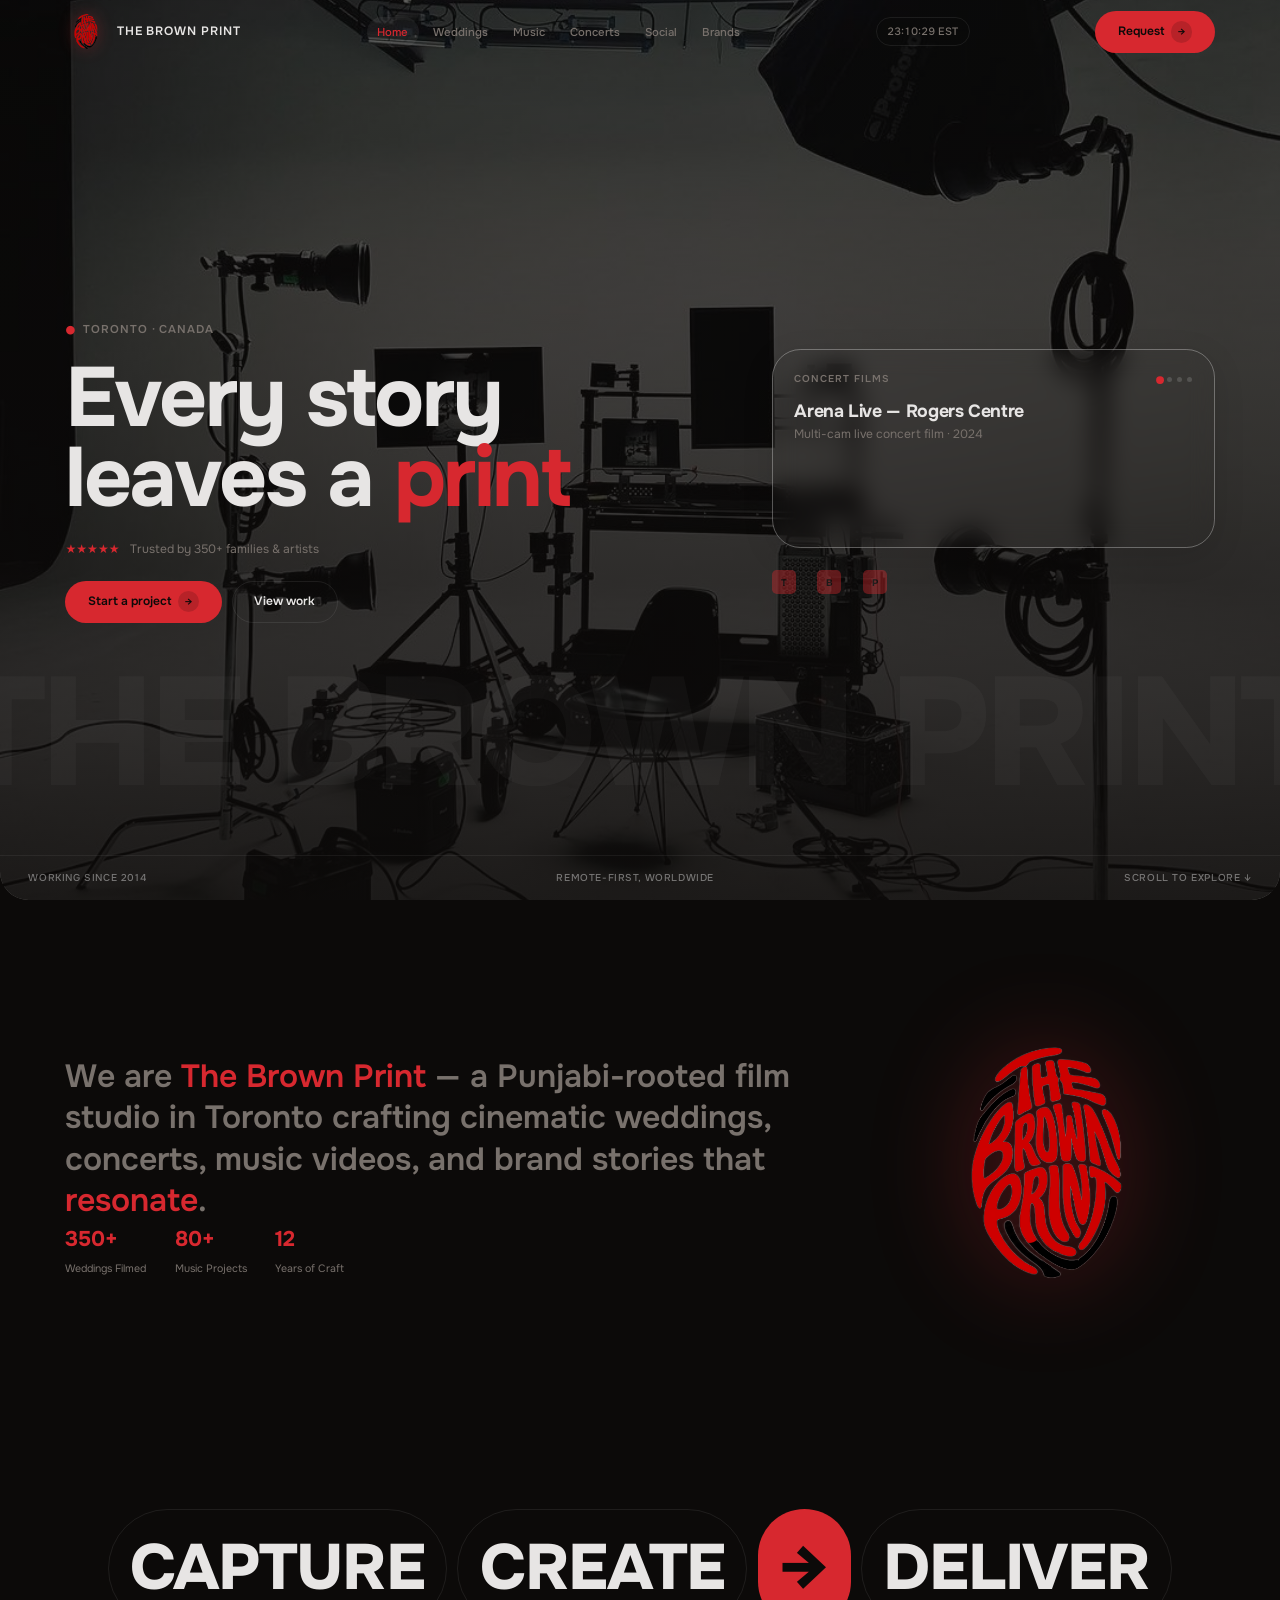
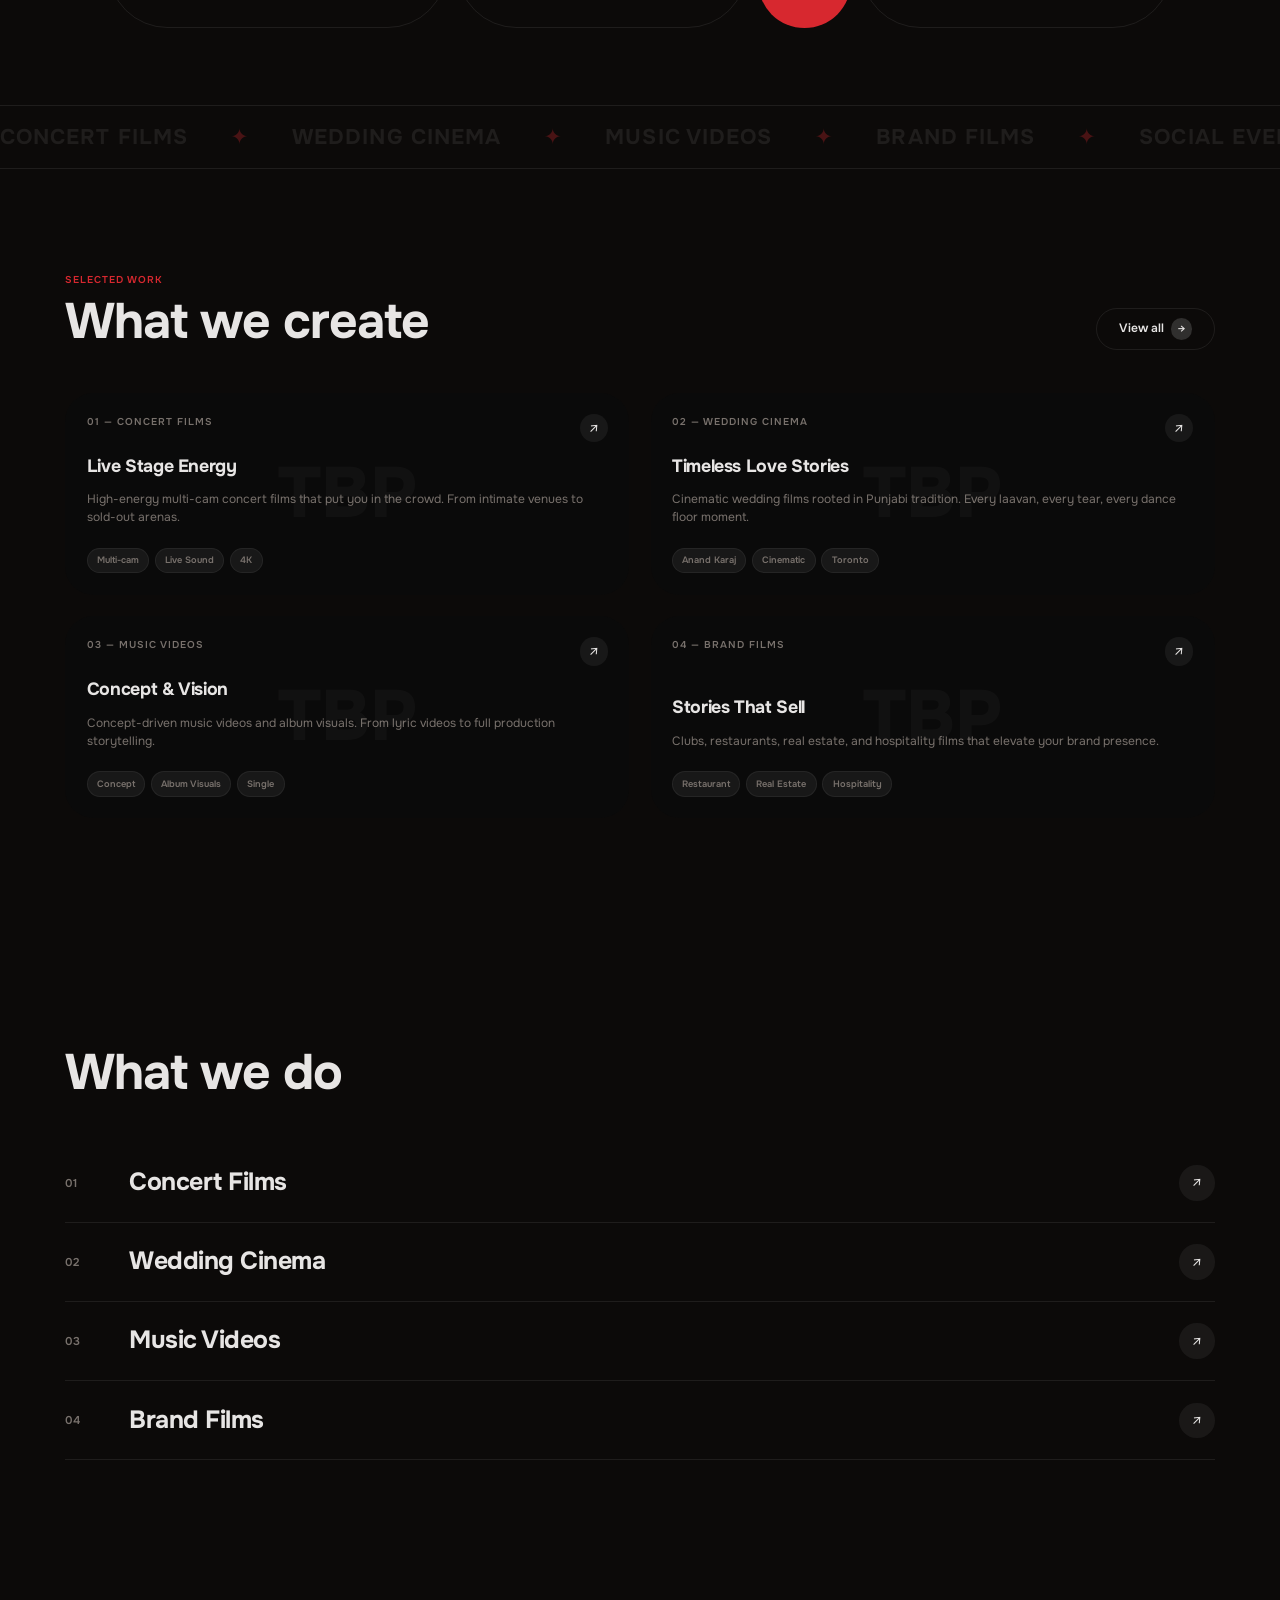
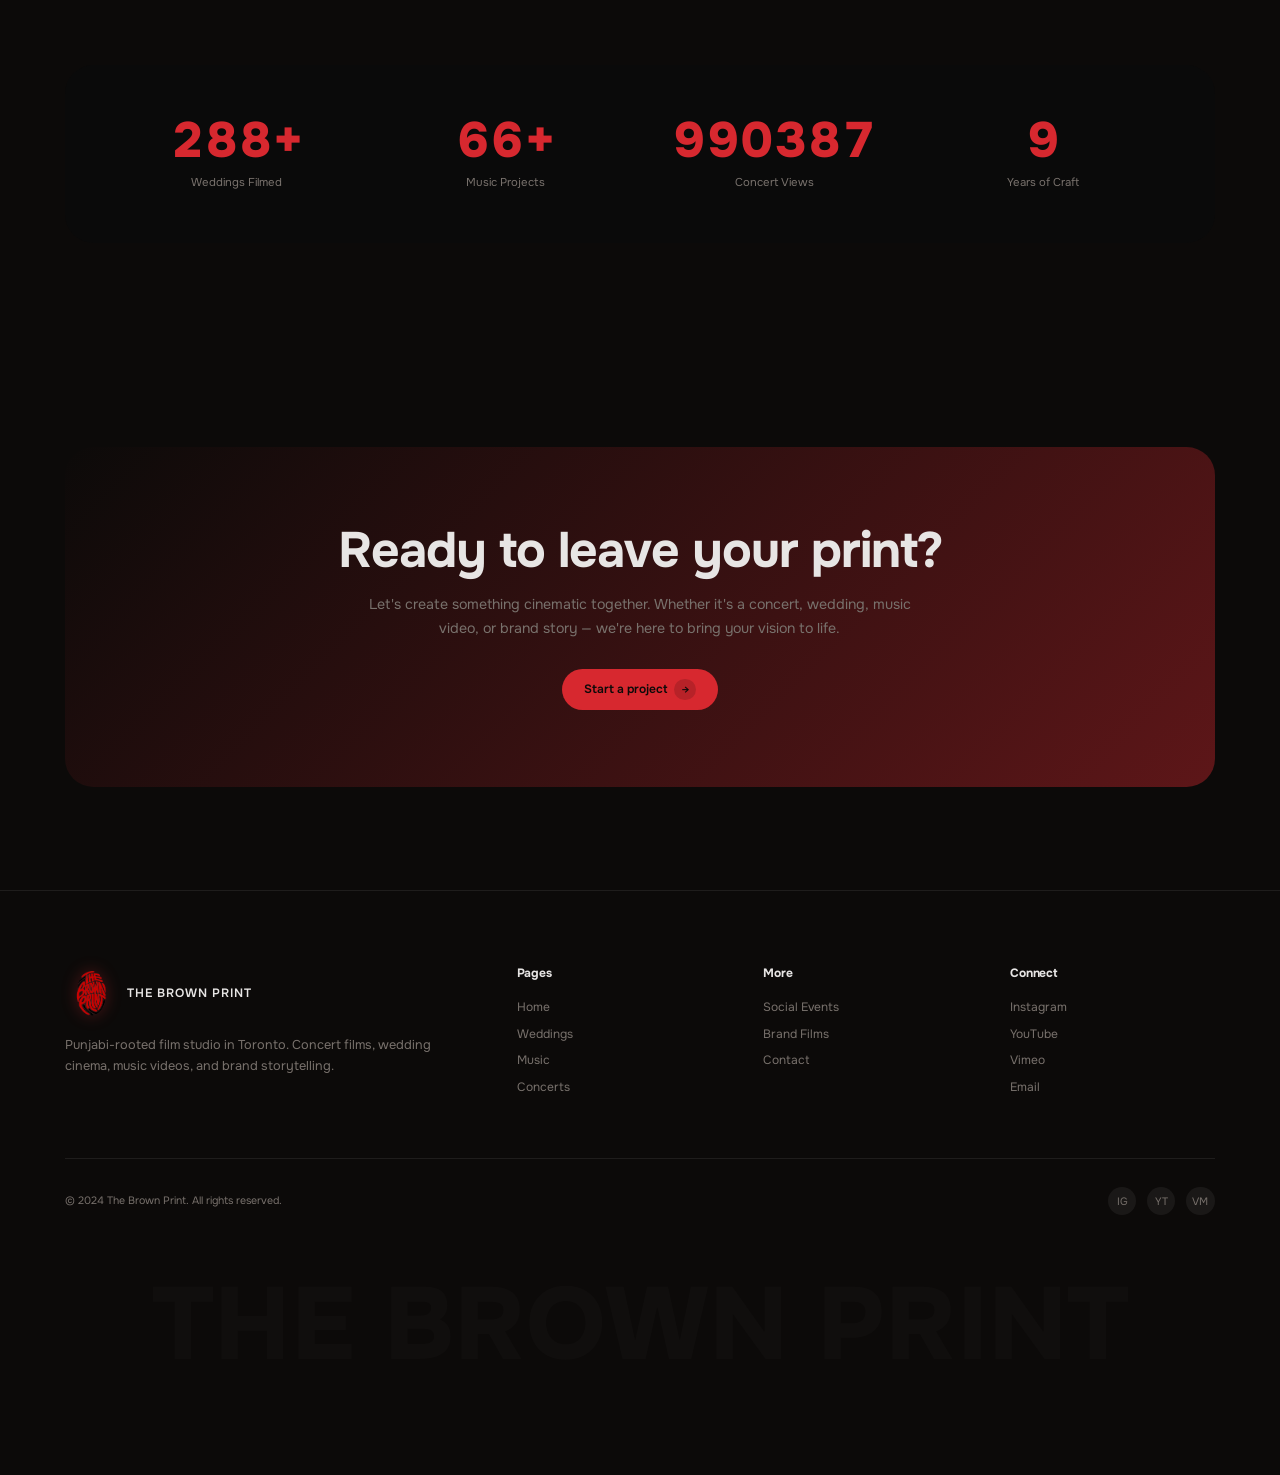
==== commit 26da991f: "Add photo albums, logo, load-more grids & player Introduce site-wide photo album lightbox and unifor" ====
--- a/index.html
+++ b/index.html
@@ -36,13 +36,7 @@
   <header class="header">
     <div class="shell header__inner">
       <a href="index.html" class="header__logo">
-        <svg width="28" height="28" viewBox="0 0 100 100" fill="none">
-          <rect width="100" height="100" rx="20" fill="#0c0a09" />
-          <circle cx="50" cy="50" r="28" stroke="#f59e0b" stroke-width="6" fill="none" />
-          <circle cx="50" cy="50" r="8" fill="#f59e0b" />
-          <rect x="25" y="20" width="6" height="60" rx="3" fill="#f59e0b" opacity="0.4" />
-          <rect x="69" y="20" width="6" height="60" rx="3" fill="#f59e0b" opacity="0.4" />
-        </svg>
+        <img src="media/tbp-logo.png" alt="The Brown Print logo" class="logo-img">
         <span class="header__logo-text">The Brown Print</span>
       </a>
 
@@ -125,15 +119,15 @@
 
         <div class="hero__partners">
           <svg width="24" height="24" viewBox="0 0 100 100" fill="none" opacity="0.4">
-            <rect width="100" height="100" rx="20" fill="#f59e0b" />
+            <rect width="100" height="100" rx="20" fill="#d7282f" />
             <text x="50" y="65" text-anchor="middle" fill="#0c0a09" font-size="40" font-weight="bold">T</text>
           </svg>
           <svg width="24" height="24" viewBox="0 0 100 100" fill="none" opacity="0.4">
-            <rect width="100" height="100" rx="20" fill="#f59e0b" />
+            <rect width="100" height="100" rx="20" fill="#d7282f" />
             <text x="50" y="65" text-anchor="middle" fill="#0c0a09" font-size="40" font-weight="bold">B</text>
           </svg>
           <svg width="24" height="24" viewBox="0 0 100 100" fill="none" opacity="0.4">
-            <rect width="100" height="100" rx="20" fill="#f59e0b" />
+            <rect width="100" height="100" rx="20" fill="#d7282f" />
             <text x="50" y="65" text-anchor="middle" fill="#0c0a09" font-size="40" font-weight="bold">P</text>
           </svg>
         </div>
@@ -170,7 +164,7 @@
           </div>
         </div>
       </div>
-      <div class="about-section__globe anim-float"></div>
+      <div class="about-section__globe anim-float"><img src="media/tbp-logo.png" alt="The Brown Print logo" loading="lazy"></div>
     </div>
   </section>
 
@@ -379,11 +373,7 @@
       <div class="footer__top">
         <div class="footer__brand">
           <a href="index.html" class="header__logo">
-            <svg width="28" height="28" viewBox="0 0 100 100" fill="none">
-              <rect width="100" height="100" rx="20" fill="#0c0a09" />
-              <circle cx="50" cy="50" r="28" stroke="#f59e0b" stroke-width="6" fill="none" />
-              <circle cx="50" cy="50" r="8" fill="#f59e0b" />
-            </svg>
+            <img src="media/tbp-logo.png" alt="The Brown Print logo" class="logo-img">
             <span class="header__logo-text">The Brown Print</span>
           </a>
           <p>Punjabi-rooted film studio in Toronto. Concert films, wedding cinema, music videos, and brand storytelling.
--- a/css/base.css
+++ b/css/base.css
@@ -79,11 +79,12 @@
 }
 
 /* --- Per-Theme Accent Overrides --- */
+/* Home accent matches the brand logo's red-orange */
 [data-theme="home"] {
-  --accent: #f59e0b;
-  --accent-from: #fbbf24;
-  --accent-to: #d97706;
-  --accent-glow: rgba(245,158,11,0.35);
+  --accent: #d7282f;
+  --accent-from: #ef4b52;
+  --accent-to: #a81e24;
+  --accent-glow: rgba(215,40,47,0.4);
 }
 
 [data-theme="wedding"] {
--- a/css/components.css
+++ b/css/components.css
@@ -67,21 +67,36 @@
   transform-origin: bottom;
 }
 
-.filmstrip-wipe.active .filmstrip-wipe__panel {
-  animation: panelWipe 0.6s cubic-bezier(0.22, 1, 0.36, 1) forwards;
-}
-
-.filmstrip-wipe.active .filmstrip-wipe__panel:nth-child(1) { animation-delay: 0s; }
-.filmstrip-wipe.active .filmstrip-wipe__panel:nth-child(2) { animation-delay: 0.06s; }
-.filmstrip-wipe.active .filmstrip-wipe__panel:nth-child(3) { animation-delay: 0.12s; }
-.filmstrip-wipe.active .filmstrip-wipe__panel:nth-child(4) { animation-delay: 0.18s; }
-.filmstrip-wipe.active .filmstrip-wipe__panel:nth-child(5) { animation-delay: 0.24s; }
-
-@keyframes panelWipe {
-  0% { transform: scaleY(0); transform-origin: bottom; }
-  50% { transform: scaleY(1); transform-origin: bottom; }
-  50.001% { transform-origin: top; }
-  100% { transform: scaleY(0); transform-origin: top; }
+/* Leaving page: panels rise and STAY covering until the next page loads */
+.filmstrip-wipe.cover .filmstrip-wipe__panel {
+  animation: panelCover 0.5s cubic-bezier(0.22, 1, 0.36, 1) forwards;
+}
+
+.filmstrip-wipe.cover .filmstrip-wipe__panel:nth-child(1) { animation-delay: 0s; }
+.filmstrip-wipe.cover .filmstrip-wipe__panel:nth-child(2) { animation-delay: 0.05s; }
+.filmstrip-wipe.cover .filmstrip-wipe__panel:nth-child(3) { animation-delay: 0.1s; }
+.filmstrip-wipe.cover .filmstrip-wipe__panel:nth-child(4) { animation-delay: 0.15s; }
+.filmstrip-wipe.cover .filmstrip-wipe__panel:nth-child(5) { animation-delay: 0.2s; }
+
+/* Arriving page: panels start covering, then peel away to reveal it */
+.filmstrip-wipe.uncover .filmstrip-wipe__panel {
+  transform: scaleY(1);
+  transform-origin: top;
+  animation: panelUncover 0.55s cubic-bezier(0.22, 1, 0.36, 1) forwards;
+}
+
+.filmstrip-wipe.uncover .filmstrip-wipe__panel:nth-child(1) { animation-delay: 0.05s; }
+.filmstrip-wipe.uncover .filmstrip-wipe__panel:nth-child(2) { animation-delay: 0.1s; }
+.filmstrip-wipe.uncover .filmstrip-wipe__panel:nth-child(3) { animation-delay: 0.15s; }
+.filmstrip-wipe.uncover .filmstrip-wipe__panel:nth-child(4) { animation-delay: 0.2s; }
+.filmstrip-wipe.uncover .filmstrip-wipe__panel:nth-child(5) { animation-delay: 0.25s; }
+
+@keyframes panelCover {
+  to { transform: scaleY(1); }
+}
+
+@keyframes panelUncover {
+  to { transform: scaleY(0); }
 }
 
 /* ---------- HEADER / NAV ---------- */
@@ -963,7 +978,8 @@
 .vp-overlay.open { opacity: 1; visibility: visible; }
 
 .vp-shell {
-  width: min(90vw, 80rem);
+  /* same card width as the photo album lightbox */
+  width: min(90vw, 900px);
   position: relative;
 }
 
@@ -988,6 +1004,11 @@
 .vp-video {
   width: 100%;
   display: block;
+  height: auto;
+  aspect-ratio: 16/9;
+  max-height: 70vh;
+  object-fit: contain;
+  background: #000;
 }
 
 .vp-guard {
@@ -1074,3 +1095,335 @@
 
 .vp-caption h3 { font-size: 1.1rem; font-weight: 600; }
 .vp-caption p { font-size: 0.85rem; color: rgba(255,255,255,0.5); margin-top: 0.25rem; }
+
+/* ============================================================
+   LIVE SECTIONS — concert-style hero, hero ticker, sticky
+   services stack, stats ledger. Shared by wedding / music /
+   social / brands. Colors derive from each page's theme tokens.
+   ============================================================ */
+.serif-accent { font-family: 'Instrument Serif', Georgia, serif; font-style: italic; font-weight: 400; text-transform: none; letter-spacing: 0; }
+
+/* --- Hero --- */
+.lhero {
+  position: relative;
+  isolation: isolate;
+  overflow: hidden;
+  display: flex;
+  flex-direction: column;
+  min-height: 100svh;
+  background: #0c0a09;
+  /* square corners so the ticker line runs straight edge-to-edge */
+  border-radius: 0;
+}
+.lhero__media { position: absolute; inset: 0; z-index: 0; }
+.lhero__media img { width: 100%; height: 100%; object-fit: cover; filter: brightness(0.55) contrast(1.06); }
+.lhero__vignette {
+  position: absolute; inset: 0; z-index: 1; pointer-events: none;
+  background: linear-gradient(to bottom, rgba(0,0,0,0.55), rgba(0,0,0,0.06) 36%, rgba(0,0,0,0.2) 60%, rgba(0,0,0,0.88));
+}
+.lhero__body {
+  position: relative; z-index: 2; flex: 1;
+  display: flex; flex-direction: column; justify-content: flex-end;
+  padding-top: 7rem;
+}
+.hero-copy { display: flex; flex-direction: column; gap: 1.75rem; padding-bottom: 3rem; }
+.hero-copy__eyebrow {
+  display: inline-flex; align-items: center; gap: 0.6rem;
+  font-size: 0.72rem; font-weight: 600; letter-spacing: 0.28em; text-transform: uppercase;
+  color: rgba(255,255,255,0.6);
+}
+.hero-copy__eyebrow::before { content: "✦"; color: var(--accent-from); font-size: 0.85em; }
+.hero-copy h1 {
+  font-size: clamp(2.75rem, 5vw + 1rem, 6rem);
+  font-weight: 700; line-height: 0.96; letter-spacing: -0.02em;
+  text-transform: uppercase; color: #fff;
+}
+.hero-copy h1 .serif-accent { color: var(--accent-from); }
+.hero-copy .outline-txt { color: transparent; -webkit-text-stroke: 1.5px rgba(255,255,255,0.6); }
+.hero-copy > p { max-width: 44rem; color: rgba(255,255,255,0.72); }
+.hero-copy__ctas { display: flex; flex-wrap: wrap; align-items: center; gap: 0.75rem 1rem; }
+.btn--hero-ghost {
+  border: 1px solid rgba(255,255,255,0.35);
+  background: rgba(0,0,0,0.25);
+  backdrop-filter: blur(4px);
+  -webkit-backdrop-filter: blur(4px);
+  color: #fff;
+}
+.btn--hero-ghost:hover { border-color: #fff; }
+.btn--hero-ghost .btn__arrow { background: rgba(255,255,255,0.15); }
+
+/* --- Hero ticker --- */
+.lhero__tick {
+  position: relative; z-index: 2; overflow: hidden; white-space: nowrap;
+  border-top: 1px solid rgba(255,255,255,0.14);
+  padding: 1.1rem 0;
+  font-size: 0.78rem; font-weight: 500; letter-spacing: 0.22em; text-transform: uppercase;
+  color: rgba(255,255,255,0.55);
+}
+.lhero__tick-track { display: flex; width: max-content; animation: marqueeScroll 42s linear infinite; }
+.lhero__tick-track > span { display: inline-flex; align-items: center; gap: 2.5rem; padding-right: 2.5rem; }
+.lhero__tick .sep { color: var(--accent); font-size: 0.65rem; font-style: normal; }
+
+/* --- Section eyebrow --- */
+.s-eyebrow {
+  display: inline-flex; align-items: center; gap: 0.6rem;
+  font-size: 0.72rem; font-weight: 600; letter-spacing: 0.28em; text-transform: uppercase;
+  color: var(--muted);
+}
+.s-eyebrow::before { content: "✦"; color: var(--accent); font-size: 0.85em; }
+
+/* --- Services (sticky stack) --- */
+.lsvc { padding: 5rem 0 6rem; }
+.lsvc__head { margin-bottom: 3rem; }
+.lsvc__head h2 {
+  margin-top: 1rem;
+  font-size: clamp(2.25rem, 3vw + 0.5rem, 3.75rem);
+  font-weight: 700; line-height: 1; letter-spacing: -0.02em; text-transform: uppercase;
+}
+.lsvc__head h2 .serif-accent { color: var(--accent); }
+.lsvc__stack { display: flex; flex-direction: column; gap: 1.25rem; }
+.lsvc__card {
+  position: sticky;
+  display: flex; flex-direction: column; gap: 1.5rem;
+  min-height: 19rem;
+  border-radius: var(--radius-card);
+  background: var(--surface);
+  box-shadow: 0 0 0 1px var(--line), 0 -1.5rem 3rem rgba(0,0,0,0.18);
+  padding: 1.75rem;
+}
+@media (min-width: 640px) { .lsvc__card { padding: 2.5rem; } }
+[data-theme="wedding"] .lsvc__card,
+[data-theme="social"] .lsvc__card { box-shadow: 0 0 0 1px var(--line), 0 -1rem 2.5rem rgba(0,0,0,0.08); }
+.lsvc__card:nth-child(1) { top: 5.5rem; }
+.lsvc__card:nth-child(2) { top: 6.75rem; }
+.lsvc__card:nth-child(3) { top: 8rem; }
+.lsvc__card:nth-child(4) {
+  top: 9.25rem;
+  background: linear-gradient(135deg, var(--accent-from), var(--accent-to));
+  color: #fff;
+}
+.lsvc__top { display: flex; align-items: flex-start; justify-content: space-between; gap: 1rem; }
+.lsvc__no { font-size: 0.85rem; font-weight: 500; letter-spacing: 0.2em; color: var(--muted); }
+.lsvc__card:nth-child(4) .lsvc__no { color: rgba(255,255,255,0.6); }
+.lsvc__cta {
+  display: inline-flex; align-items: center; gap: 0.5rem;
+  font-size: 0.8rem; font-weight: 500; text-transform: uppercase; letter-spacing: 0.1em;
+  color: var(--muted);
+  border-bottom: 1px solid var(--line);
+  padding-bottom: 0.2rem;
+  transition: color 0.3s, border-color 0.3s;
+}
+.lsvc__cta:hover { color: var(--accent); border-color: var(--accent); }
+.lsvc__card:nth-child(4) .lsvc__cta { color: rgba(255,255,255,0.85); border-color: rgba(255,255,255,0.35); }
+.lsvc__card:nth-child(4) .lsvc__cta:hover { color: #fff; border-color: #fff; }
+.lsvc__card h3 { font-size: clamp(1.5rem, 2vw + 0.5rem, 2.75rem); font-weight: 600; letter-spacing: -0.02em; max-width: 16ch; }
+.lsvc__body { margin-top: auto; display: flex; flex-wrap: wrap; align-items: flex-end; justify-content: space-between; gap: 1rem; }
+.lsvc__desc { max-width: 34rem; font-size: 0.95rem; line-height: 1.55; color: var(--muted); }
+.lsvc__card:nth-child(4) .lsvc__desc { color: rgba(255,255,255,0.75); }
+.lsvc__tags { display: flex; flex-wrap: wrap; gap: 0.5rem; }
+.lsvc__tags span {
+  border: 1px solid var(--line); border-radius: var(--radius-pill);
+  padding: 0.4rem 0.85rem;
+  font-size: 0.72rem; letter-spacing: 0.06em; text-transform: uppercase;
+  color: var(--muted);
+}
+.lsvc__card:nth-child(4) .lsvc__tags span { border-color: rgba(255,255,255,0.35); color: rgba(255,255,255,0.85); }
+
+/* --- Stats ledger --- */
+.lstats { padding: 2rem 0 6rem; }
+.lstats .s-eyebrow { margin-bottom: 1.5rem; }
+.lstat-row { display: flex; align-items: baseline; gap: 1.5rem; border-top: 1px solid var(--line); padding: 1.9rem 0; }
+.lstat-row:last-of-type { border-bottom: 1px solid var(--line); }
+.lstat-row .n {
+  min-width: 11rem;
+  font-size: clamp(3.25rem, 4vw + 1rem, 5.5rem);
+  font-weight: 600; letter-spacing: -0.03em; line-height: 1;
+  font-variant-numeric: tabular-nums;
+  color: var(--fg);
+}
+@media (min-width: 640px) { .lstat-row .n { min-width: 16rem; } }
+.lstat-row .n em { font-style: normal; color: var(--accent); }
+.lstat-row .lb { flex: 1; font-size: 1rem; font-weight: 500; color: var(--fg); opacity: 0.8; }
+.lstat-row .ds { display: none; max-width: 18rem; text-align: right; font-size: 0.8rem; color: var(--muted); }
+@media (min-width: 768px) { .lstat-row .ds { display: block; } }
+
+/* ---------- VIDEO PLAYER — playlist browse arrows ---------- */
+.vp-nav {
+  position: absolute;
+  top: 50%;
+  transform: translateY(-50%);
+  z-index: 20;
+  width: 3rem;
+  height: 3rem;
+  border-radius: 50%;
+  border: none;
+  background: rgba(255,255,255,0.12);
+  color: #fff;
+  font-size: 1.5rem;
+  cursor: pointer;
+  display: none;
+  align-items: center;
+  justify-content: center;
+  transition: background 0.2s;
+}
+.vp-overlay.vp-has-nav .vp-nav { display: flex; }
+.vp-nav:hover { background: rgba(255,255,255,0.3); }
+.vp-nav--prev { left: 1rem; }
+.vp-nav--next { right: 1rem; }
+
+/* ---------- UNIFORM WORK GRID + LOAD MORE (wedding-style cards) ---------- */
+.work-grid--uniform .work-card { aspect-ratio: 16/10; }
+
+.grid-loadmore {
+  display: flex;
+  justify-content: center;
+  margin-top: 2.5rem;
+}
+
+/* ---------- BRAND LOGO IMAGE ---------- */
+.logo-img {
+  width: 3rem;
+  height: 3rem;
+  object-fit: contain;
+  flex-shrink: 0;
+  display: block;
+}
+
+/* Footer logo is larger */
+.footer .logo-img {
+  width: 3.75rem;
+  height: 3.75rem;
+}
+
+/* Home theme: the logo keeps its natural red (the page accent now
+   matches it) — just lift it off the dark background */
+[data-theme="home"] .logo-img {
+  filter: drop-shadow(0 0 8px rgba(215,40,47,0.45));
+}
+
+/* Other dark themes: subtle glow so the black strokes stay visible */
+[data-theme="music"] .logo-img,
+[data-theme="brands"] .logo-img,
+[data-theme="concerts"] .logo-img {
+  filter: drop-shadow(0 0 5px rgba(255,255,255,0.18));
+}
+
+/* ---------- PHOTO ALBUM GRID (portrait cards, wedding-style) ---------- */
+.work-grid--photos .work-card { aspect-ratio: 4/5; }
+
+/* ---------- PHOTO ALBUM LIGHTBOX (site-wide, wedding-style) ---------- */
+.album-backdrop {
+  position: fixed;
+  inset: 0;
+  z-index: 10000;
+  background: rgba(0,0,0,0.92);
+  backdrop-filter: blur(12px);
+  -webkit-backdrop-filter: blur(12px);
+  display: flex;
+  align-items: center;
+  justify-content: center;
+  opacity: 0;
+  visibility: hidden;
+  transition: opacity 0.3s, visibility 0.3s;
+}
+
+.album-backdrop.open {
+  opacity: 1;
+  visibility: visible;
+}
+
+.album-panel {
+  position: relative;
+  width: 90vw;
+  max-width: 900px;
+  max-height: 85vh;
+  overflow: hidden;
+  border-radius: 16px;
+  background: #1c1917;
+}
+
+.album-panel__close {
+  position: absolute;
+  top: 1rem;
+  right: 1rem;
+  z-index: 10;
+  width: 2.5rem;
+  height: 2.5rem;
+  border-radius: 50%;
+  border: none;
+  background: rgba(0,0,0,0.5);
+  color: #fff;
+  font-size: 1.2rem;
+  cursor: pointer;
+  display: flex;
+  align-items: center;
+  justify-content: center;
+  transition: background 0.2s;
+}
+
+.album-panel__close:hover { background: rgba(0,0,0,0.8); }
+
+.album-panel__img {
+  width: 100%;
+  max-height: 75vh;
+  object-fit: contain;
+  display: block;
+}
+
+.album-panel__caption {
+  padding: 1rem 1.5rem;
+  text-align: center;
+}
+
+.album-panel__title {
+  font-size: 1rem;
+  font-weight: 700;
+  color: #fff;
+}
+
+.album-panel__sub {
+  font-size: 0.8rem;
+  color: rgba(255,255,255,0.5);
+  margin-top: 0.25rem;
+}
+
+.album-nav {
+  position: absolute;
+  top: 50%;
+  transform: translateY(-50%);
+  width: 3rem;
+  height: 3rem;
+  border-radius: 50%;
+  border: none;
+  background: rgba(255,255,255,0.15);
+  color: #fff;
+  font-size: 1.2rem;
+  cursor: pointer;
+  display: flex;
+  align-items: center;
+  justify-content: center;
+  transition: background 0.2s;
+  z-index: 5;
+}
+
+.album-nav:hover { background: rgba(255,255,255,0.3); }
+.album-nav--prev { left: 0.75rem; }
+.album-nav--next { right: 0.75rem; }
+
+/* Counter pill in the top-left corner of the photo */
+.album-counter {
+  position: absolute;
+  top: 1rem;
+  left: 1rem;
+  z-index: 10;
+  font-size: 0.75rem;
+  font-weight: 600;
+  color: #fff;
+  letter-spacing: 0.1em;
+  background: rgba(0,0,0,0.55);
+  backdrop-filter: blur(4px);
+  -webkit-backdrop-filter: blur(4px);
+  padding: 0.35rem 0.75rem;
+  border-radius: var(--radius-pill);
+  font-variant-numeric: tabular-nums;
+}
--- a/css/pages/home.css
+++ b/css/pages/home.css
@@ -39,12 +39,10 @@
   position: absolute;
   inset: 0;
   z-index: 2;
-  background: linear-gradient(
-    180deg,
-    rgba(12,10,9,0.3) 0%,
-    rgba(12,10,9,0.5) 40%,
-    rgba(12,10,9,0.85) 100%
-  );
+  background: linear-gradient(180deg,
+      rgba(12, 10, 9, 0.3) 0%,
+      rgba(12, 10, 9, 0.5) 40%,
+      rgba(12, 10, 9, 0.85) 100%);
 }
 
 .hero__watermark {
@@ -55,7 +53,7 @@
   z-index: 3;
   font-size: clamp(4rem, 12vw, 14rem);
   font-weight: 800;
-  color: rgba(255,255,255,0.03);
+  color: rgba(255, 255, 255, 0.03);
   text-transform: uppercase;
   letter-spacing: -0.04em;
   white-space: nowrap;
@@ -101,7 +99,9 @@
   letter-spacing: -0.03em;
 }
 
-.hero__h1 .accent { color: var(--accent); }
+.hero__h1 .accent {
+  color: var(--accent);
+}
 
 .hero__rating {
   display: flex;
@@ -131,8 +131,20 @@
 
 /* Carousel card */
 .hero__carousel {
-  background: var(--surface);
-  border: 1px solid var(--line);
+
+
+  /* 2. The blur effect */
+  backdrop-filter: blur(12px);
+  -webkit-backdrop-filter: blur(12px);
+  /* Safari support */
+
+  /* 3. Subtle translucent border to mimic a glass edge */
+  border: 1px solid rgba(255, 255, 255, 0.3);
+
+  /* 4. Soft shadow for depth (optional but recommended) */
+  box-shadow: 0 8px 32px 0 rgba(0, 0, 0, 0.1);
+
+  /* Your original layout properties */
   border-radius: var(--radius-card);
   padding: 1.5rem;
   min-height: 14rem;
@@ -162,7 +174,7 @@
   width: 0.4rem;
   height: 0.4rem;
   border-radius: 50%;
-  background: rgba(255,255,255,0.15);
+  background: rgba(255, 255, 255, 0.15);
   transition: background 0.3s, transform 0.3s;
   cursor: pointer;
 }
@@ -214,22 +226,39 @@
   padding: 1rem 2rem;
   font-size: 0.7rem;
   font-weight: 500;
-  color: rgba(255,255,255,0.4);
+  color: rgba(255, 255, 255, 0.4);
   text-transform: uppercase;
   letter-spacing: 0.06em;
-  border-top: 1px solid rgba(255,255,255,0.06);
+  border-top: 1px solid rgba(255, 255, 255, 0.06);
 }
 
 @media (max-width: 1024px) {
-  .hero__inner { grid-template-columns: 1fr; }
-  .hero__right { display: none; }
+  .hero__inner {
+    grid-template-columns: 1fr;
+  }
+
+  .hero__right {
+    display: none;
+  }
 }
 
 @media (max-width: 640px) {
-  .hero { padding-top: 4rem; min-height: auto; }
-  .hero__h1 { font-size: clamp(2.5rem, 10vw, 4rem); }
-  .hero__watermark { display: none; }
-  .hero__status { display: none; }
+  .hero {
+    padding-top: 4rem;
+    min-height: auto;
+  }
+
+  .hero__h1 {
+    font-size: clamp(2.5rem, 10vw, 4rem);
+  }
+
+  .hero__watermark {
+    display: none;
+  }
+
+  .hero__status {
+    display: none;
+  }
 }
 
 /* ---------- ABOUT SECTION ---------- */
@@ -250,7 +279,9 @@
   line-height: 1.3;
 }
 
-.about-section__statement .accent { color: var(--accent); }
+.about-section__statement .accent {
+  color: var(--accent);
+}
 
 .about-section__meta {
   display: flex;
@@ -274,28 +305,31 @@
   color: var(--muted);
 }
 
+/* The floating brand logo (replaces the old globe circle) */
 .about-section__globe {
   width: 100%;
   aspect-ratio: 1;
-  border-radius: 50%;
-  background: radial-gradient(circle at 30% 30%, var(--accent-glow), transparent 70%);
   display: flex;
   align-items: center;
   justify-content: center;
   position: relative;
 }
 
-.about-section__globe::before {
-  content: '';
-  width: 80%;
-  height: 80%;
-  border-radius: 50%;
-  border: 1px solid var(--line);
+.about-section__globe img {
+  width: 85%;
+  height: 85%;
+  object-fit: contain;
+  filter: drop-shadow(0 0 50px var(--accent-glow));
 }
 
 @media (max-width: 768px) {
-  .about-section__inner { grid-template-columns: 1fr; }
-  .about-section__globe { display: none; }
+  .about-section__inner {
+    grid-template-columns: 1fr;
+  }
+
+  .about-section__globe {
+    display: none;
+  }
 }
 
 /* ---------- CREATE BAND ---------- */
@@ -367,7 +401,9 @@
 }
 
 @media (max-width: 768px) {
-  .portfolio-grid { grid-template-columns: 1fr; }
+  .portfolio-grid {
+    grid-template-columns: 1fr;
+  }
 }
 
 /* ---------- SERVICES SECTION ---------- */
@@ -427,10 +463,10 @@
 .footer__watermark {
   font-size: clamp(3rem, 8vw, 8rem);
   font-weight: 800;
-  color: rgba(255,255,255,0.02);
+  color: rgba(255, 255, 255, 0.02);
   text-transform: uppercase;
   text-align: center;
   padding: 2rem 0;
   pointer-events: none;
   user-select: none;
-}
+}
